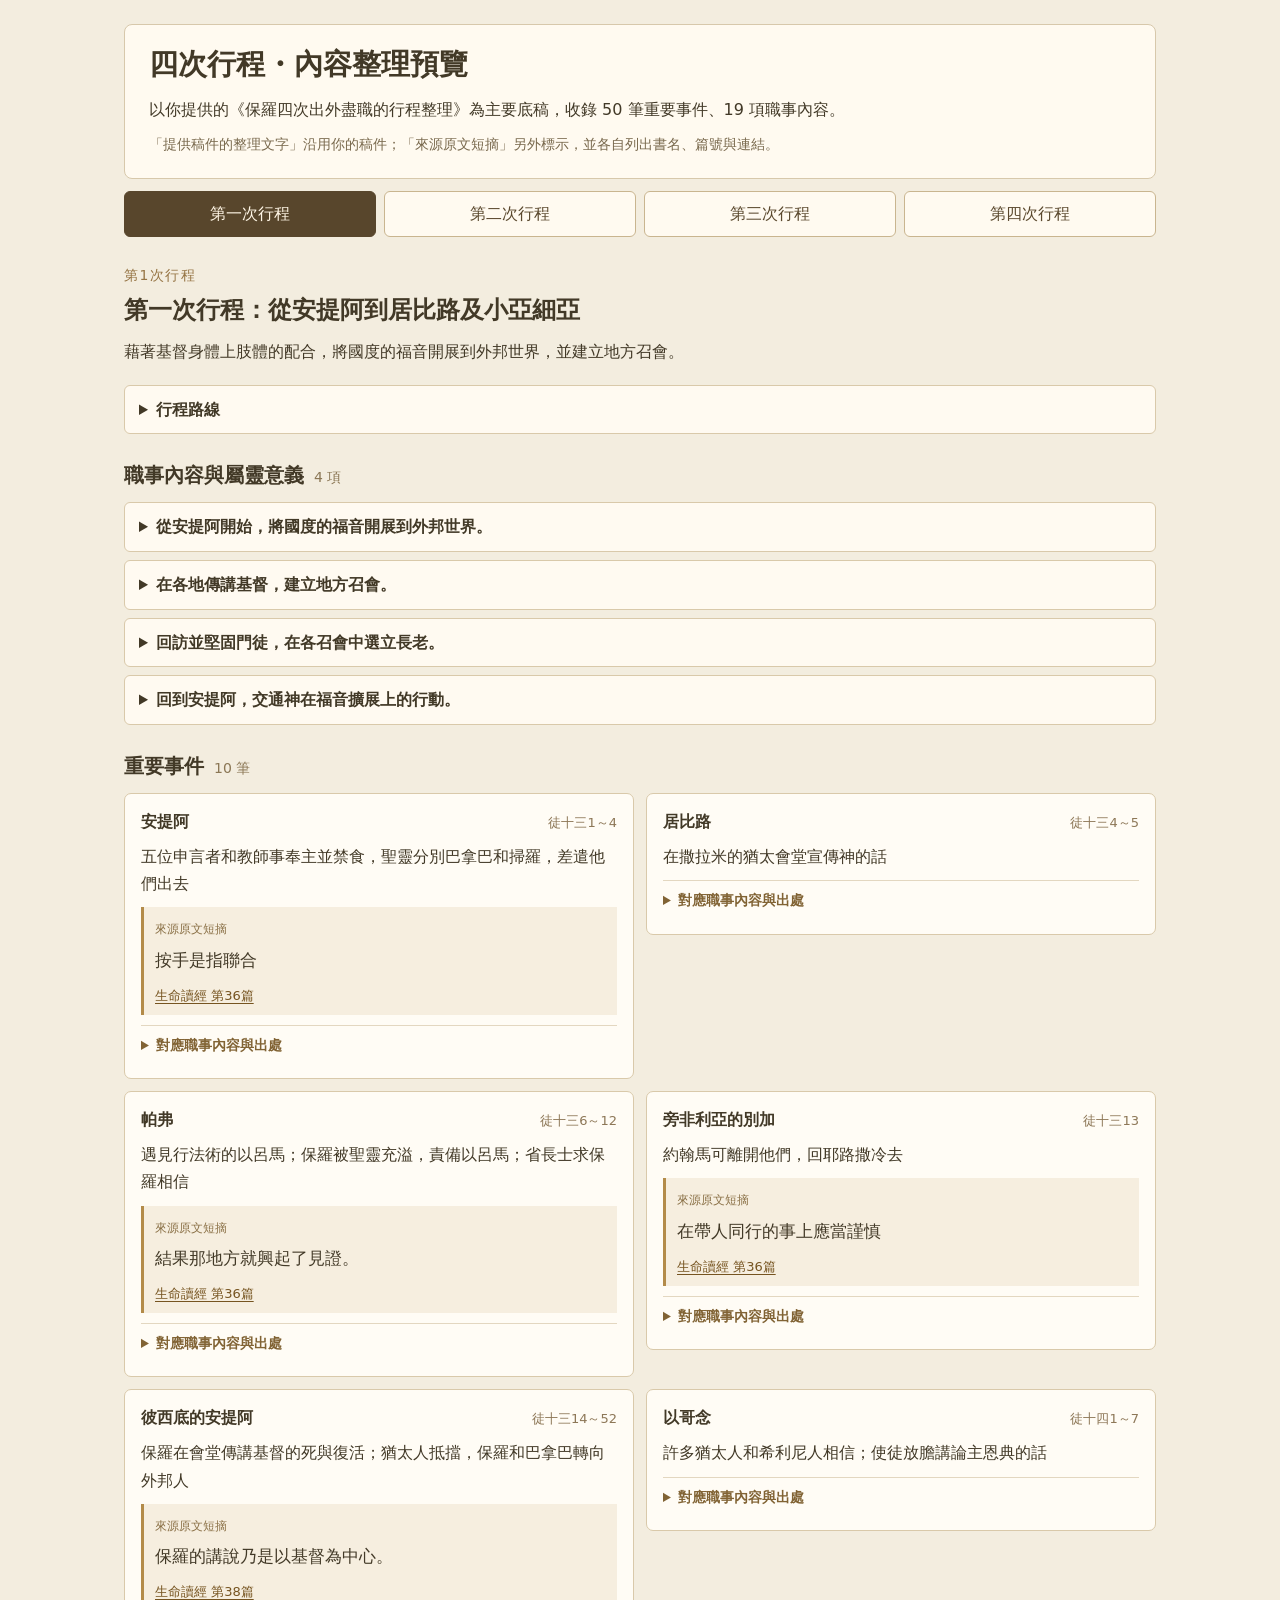
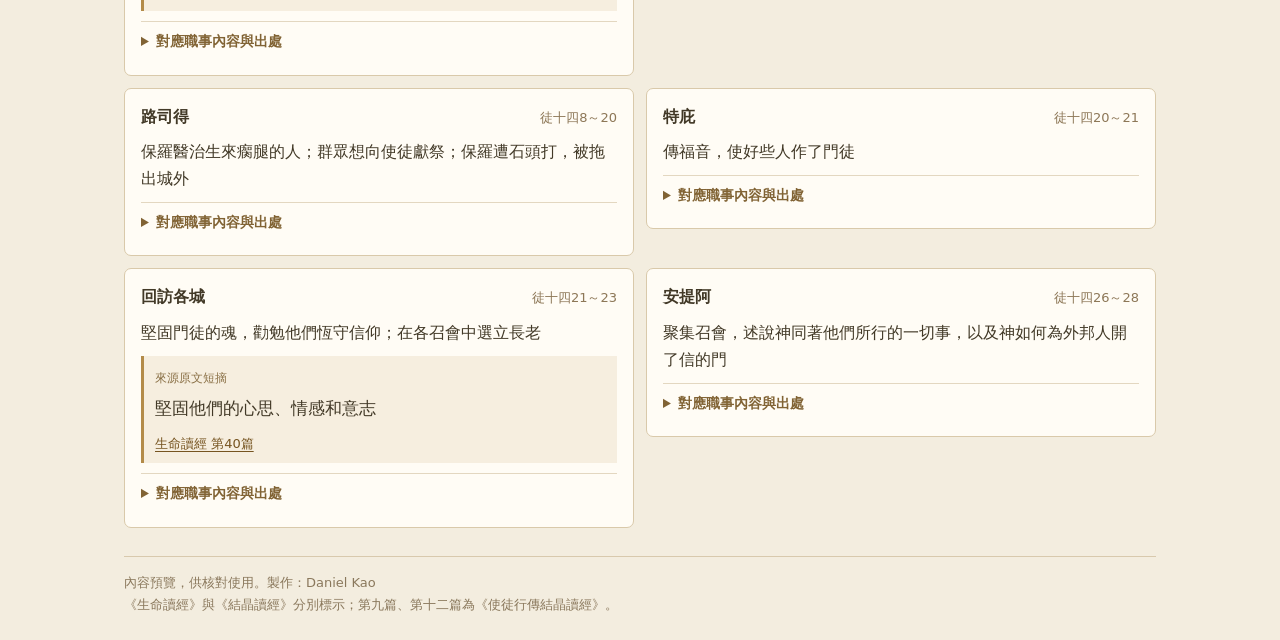
==== content-review.html @ 2fcc39ae "Add mobile-readable content review page for four journeys" ====
<!doctype html><html lang="zh-Hant"><meta charset="utf-8"><meta name="viewport" content="width=device-width,initial-scale=1"><title>四次行程｜內容整理預覽</title><style>*{box-sizing:border-box}body{margin:0;background:#f3eddf;color:#423927;font:16px/1.7 system-ui,"Microsoft JhengHei",sans-serif}main{max-width:1080px;margin:auto;padding:24px}h1,h2,h3{font-family:Georgia,"Microsoft JhengHei",serif}h1{font-size:29px;line-height:1.35;margin:0 0 12px}h2{font-size:24px;margin:4px 0 10px;line-height:1.5}h3{font-size:20px;margin:24px 0 10px}h3 small{font:14px system-ui;color:#8b7755;margin-left:5px}a{color:#765420;text-underline-offset:3px}.intro{background:#fffaf0;border:1px solid #d7c8ab;padding:20px 24px;border-radius:8px}.intro p{margin:7px 0}.intro small{font-size:14px;color:#79694d}nav{display:grid;grid-template-columns:repeat(4,1fr);gap:8px;position:sticky;top:0;z-index:2;padding:12px 0;background:#f3eddf}button{font:inherit;min-height:46px;border:1px solid #c9b58f;background:#fffaf0;border-radius:6px;color:#5a482d;cursor:pointer}button[aria-pressed=true]{background:#58462c;color:#fff6e6;border-color:#58462c}.section-title{margin:12px 0 20px}.section-title>span{font-size:14px;letter-spacing:.1em;color:#967545}.section-title>p{margin:0}.journey>details,.points>details{background:#fffaf1;border:1px solid #d9c9aa;border-radius:6px;margin:8px 0;overflow:hidden}summary{cursor:pointer;padding:11px 14px;line-height:1.6;font-weight:600}.detail{padding:0 16px 15px;font-weight:400}.detail p{margin:8px 0;white-space:pre-line}.route{padding:0 16px 14px;margin:0;line-height:1.9}.events{display:grid;grid-template-columns:1fr 1fr;gap:12px;align-items:start}.event{background:#fffcf5;border:1px solid #d9c9aa;border-radius:7px;padding:14px 16px}.event-top{display:flex;align-items:baseline;gap:12px;justify-content:space-between}.event-top>span{font-size:13px;color:#8d7757;white-space:nowrap}.event>p{margin:8px 0 10px}.event details{border-top:1px solid #e3d7c0}.event summary{font-size:14px;padding:8px 0;color:#816334}.event .detail{padding:0 0 8px;font-size:14px}.event ul{padding-left:20px}.source{font-size:13px;line-height:1.9}.tag{display:inline-block;font-size:12px;color:#8a7046;background:#ede0c6;padding:1px 7px;border-radius:3px}.quote{border-left:3px solid #b38b49;padding:7px 11px;background:#f6eedf;margin:10px 0}.quote blockquote{margin:5px 0;font-family:Georgia,"Microsoft JhengHei",serif;font-size:17px}.quote .tag{background:none;padding:0}.quote a{font-size:13px}footer{font-size:13px;color:#8a785c;border-top:1px solid #d8c9ad;margin-top:28px;padding-top:15px}[hidden]{display:none!important}@media(max-width:650px){main{padding:14px}.intro{padding:16px}.events{grid-template-columns:1fr}h1{font-size:25px}h2{font-size:21px}nav{gap:5px}button{font-size:14px}.event-top{gap:5px}}@media print{nav{display:none}.journey[hidden]{display:block!important}.detail{display:block}.events{grid-template-columns:1fr}.journey{break-before:page}body{background:white}}</style><main><header class="intro"><h1>四次行程・內容整理預覽</h1><p>以你提供的《保羅四次出外盡職的行程整理》為主要底稿，收錄 50 筆重要事件、19 項職事內容。</p><small>「提供稿件的整理文字」沿用你的稿件；「來源原文短摘」另外標示，並各自列出書名、篇號與連結。</small></header><nav aria-label="切換行程"><button data-journey="1" aria-pressed="true">第一次行程</button><button data-journey="2" aria-pressed="false">第二次行程</button><button data-journey="3" aria-pressed="false">第三次行程</button><button data-journey="4" aria-pressed="false">第四次行程</button></nav><section class="journey" id="journey-1"><header class="section-title"><span>第1次行程</span><h2>第一次行程：從安提阿到居比路及小亞細亞</h2><p>藉著基督身體上肢體的配合，將國度的福音開展到外邦世界，並建立地方召會。</p></header><details><summary>行程路線</summary><p class="route">安提阿 → 西流基 → 居比路（撒拉米、帕弗）→ 旁非利亞的別加 → 彼西底的安提阿 → 以哥念 → 路司得 → 特庇 → 路司得 → 以哥念 → 彼西底的安提阿 → 旁非利亞的別加 → 亞大利 → 安提阿</p></details><h3>職事內容與屬靈意義 <small>4 項</small></h3><div class="points"><details id="point-1-0"><summary>從安提阿開始，將國度的福音開展到外邦世界。</summary><div class="detail"><span class="tag">提供稿件的整理文字</span><p>《使徒行傳生命讀經》第三十六篇指出，這是主將國度的福音開展到外邦世界所採取的一大步。</p><p>這行動不是藉著人的組織、計畫或募集基金，乃是藉著基督身體上的肢體，事奉主並禁食，與元首配合而有的。</p><div class="source"><a href="https://line.twgbr.org/life-study/44_36.html" target="_blank" rel="noopener">生命讀經 第36篇</a></div></div></details><details id="point-1-1"><summary>在各地傳講基督，建立地方召會。</summary><div class="detail"><span class="tag">提供稿件的整理文字</span><p>《第九篇》指出：</p><p>「在使徒保羅第一次擴展福音的行程中，他到了居比路，然後到小亞細亞，設立了好幾個地方召會。」</p><div class="source"><a href="https://www.rucoc.com/Selbooks/Crystal/Acts/Acts.pdf#page=158" target="_blank" rel="noopener">結晶讀經 第9篇</a></div></div></details><details id="point-1-2"><summary>回訪並堅固門徒，在各召會中選立長老。</summary><div class="detail"><span class="tag">提供稿件的整理文字</span><p>保羅和巴拿巴回訪路司得、以哥念及彼西底的安提阿，堅固門徒，勸勉他們恆守信仰，並在各召會中選立長老。</p><div class="source"><a href="https://line.twgbr.org/life-study/44_40.html" target="_blank" rel="noopener">生命讀經 第40篇</a></div></div></details><details id="point-1-3"><summary>回到安提阿，交通神在福音擴展上的行動。</summary><div class="detail"><span class="tag">提供稿件的整理文字</span><p>《使徒行傳生命讀經》第四十篇指出，這次聚集不是為著報告任務，乃是為著交通神在祂福音開展上的行動。</p><div class="source"><a href="https://line.twgbr.org/life-study/44_40.html" target="_blank" rel="noopener">生命讀經 第40篇</a></div></div></details></div><h3>重要事件 <small>10 筆</small></h3><div class="events"><article class="event"><div class="event-top"><strong>安提阿</strong><span>徒十三1～4</span></div><p>五位申言者和教師事奉主並禁食，聖靈分別巴拿巴和掃羅，差遣他們出去</p><div class="quote"><span class="tag">來源原文短摘</span><blockquote>按手是指聯合</blockquote><a href="https://line.twgbr.org/life-study/44_36.html" target="_blank" rel="noopener">生命讀經 第36篇</a></div><details><summary>對應職事內容與出處</summary><div class="detail"><ul><li><a href="#point-1-0">從安提阿開始，將國度的福音開展到外邦世界。</a></li></ul><div class="source"><a href="https://line.twgbr.org/life-study/44_36.html" target="_blank" rel="noopener">生命讀經 第36篇</a></div></div></details></article><article class="event"><div class="event-top"><strong>居比路</strong><span>徒十三4～5</span></div><p>在撒拉米的猶太會堂宣傳神的話</p><details><summary>對應職事內容與出處</summary><div class="detail"><ul><li><a href="#point-1-0">從安提阿開始，將國度的福音開展到外邦世界。</a></li></ul><div class="source"><a href="https://line.twgbr.org/life-study/44_36.html" target="_blank" rel="noopener">生命讀經 第36篇</a></div></div></details></article><article class="event"><div class="event-top"><strong>帕弗</strong><span>徒十三6～12</span></div><p>遇見行法術的以呂馬；保羅被聖靈充溢，責備以呂馬；省長士求保羅相信</p><div class="quote"><span class="tag">來源原文短摘</span><blockquote>結果那地方就興起了見證。</blockquote><a href="https://line.twgbr.org/life-study/44_36.html" target="_blank" rel="noopener">生命讀經 第36篇</a></div><details><summary>對應職事內容與出處</summary><div class="detail"><ul><li><a href="#point-1-1">在各地傳講基督，建立地方召會。</a></li></ul><div class="source"><a href="https://line.twgbr.org/life-study/44_36.html" target="_blank" rel="noopener">生命讀經 第36篇</a></div></div></details></article><article class="event"><div class="event-top"><strong>旁非利亞的別加</strong><span>徒十三13</span></div><p>約翰馬可離開他們，回耶路撒冷去</p><div class="quote"><span class="tag">來源原文短摘</span><blockquote>在帶人同行的事上應當謹慎</blockquote><a href="https://line.twgbr.org/life-study/44_36.html" target="_blank" rel="noopener">生命讀經 第36篇</a></div><details><summary>對應職事內容與出處</summary><div class="detail"><div class="source"><a href="https://line.twgbr.org/life-study/44_36.html" target="_blank" rel="noopener">生命讀經 第36篇</a>、<a href="https://line.twgbr.org/life-study/44_37.html" target="_blank" rel="noopener">生命讀經 第37篇</a></div></div></details></article><article class="event"><div class="event-top"><strong>彼西底的安提阿</strong><span>徒十三14～52</span></div><p>保羅在會堂傳講基督的死與復活；猶太人抵擋，保羅和巴拿巴轉向外邦人</p><div class="quote"><span class="tag">來源原文短摘</span><blockquote>保羅的講說乃是以基督為中心。</blockquote><a href="https://line.twgbr.org/life-study/44_38.html" target="_blank" rel="noopener">生命讀經 第38篇</a></div><details><summary>對應職事內容與出處</summary><div class="detail"><ul><li><a href="#point-1-1">在各地傳講基督，建立地方召會。</a></li></ul><div class="source"><a href="https://line.twgbr.org/life-study/44_37.html" target="_blank" rel="noopener">生命讀經 第37篇</a>、<a href="https://line.twgbr.org/life-study/44_38.html" target="_blank" rel="noopener">生命讀經 第38篇</a></div></div></details></article><article class="event"><div class="event-top"><strong>以哥念</strong><span>徒十四1～7</span></div><p>許多猶太人和希利尼人相信；使徒放膽講論主恩典的話</p><details><summary>對應職事內容與出處</summary><div class="detail"><ul><li><a href="#point-1-1">在各地傳講基督，建立地方召會。</a></li></ul><div class="source"><a href="https://line.twgbr.org/life-study/44_39.html" target="_blank" rel="noopener">生命讀經 第39篇</a></div></div></details></article><article class="event"><div class="event-top"><strong>路司得</strong><span>徒十四8～20</span></div><p>保羅醫治生來瘸腿的人；群眾想向使徒獻祭；保羅遭石頭打，被拖出城外</p><details><summary>對應職事內容與出處</summary><div class="detail"><ul><li><a href="#point-1-1">在各地傳講基督，建立地方召會。</a></li></ul><div class="source"><a href="https://line.twgbr.org/life-study/44_39.html" target="_blank" rel="noopener">生命讀經 第39篇</a></div></div></details></article><article class="event"><div class="event-top"><strong>特庇</strong><span>徒十四20～21</span></div><p>傳福音，使好些人作了門徒</p><details><summary>對應職事內容與出處</summary><div class="detail"><ul><li><a href="#point-1-1">在各地傳講基督，建立地方召會。</a></li></ul><div class="source"><a href="https://line.twgbr.org/life-study/44_40.html" target="_blank" rel="noopener">生命讀經 第40篇</a></div></div></details></article><article class="event"><div class="event-top"><strong>回訪各城</strong><span>徒十四21～23</span></div><p>堅固門徒的魂，勸勉他們恆守信仰；在各召會中選立長老</p><div class="quote"><span class="tag">來源原文短摘</span><blockquote>堅固他們的心思、情感和意志</blockquote><a href="https://line.twgbr.org/life-study/44_40.html" target="_blank" rel="noopener">生命讀經 第40篇</a></div><details><summary>對應職事內容與出處</summary><div class="detail"><ul><li><a href="#point-1-2">回訪並堅固門徒，在各召會中選立長老。</a></li></ul><div class="source"><a href="https://line.twgbr.org/life-study/44_40.html" target="_blank" rel="noopener">生命讀經 第40篇</a></div></div></details></article><article class="event"><div class="event-top"><strong>安提阿</strong><span>徒十四26～28</span></div><p>聚集召會，述說神同著他們所行的一切事，以及神如何為外邦人開了信的門</p><details><summary>對應職事內容與出處</summary><div class="detail"><ul><li><a href="#point-1-3">回到安提阿，交通神在福音擴展上的行動。</a></li></ul><div class="source"><a href="https://line.twgbr.org/life-study/44_40.html" target="_blank" rel="noopener">生命讀經 第40篇</a></div></div></details></article></div></section><section class="journey" id="journey-2" hidden><header class="section-title"><span>第2次行程</span><h2>第二次行程：福音從小亞細亞擴展到歐洲</h2><p>在那靈的引導下，福音從小亞細亞擴展到歐洲，並在各地興起召會。</p></header><details><summary>行程路線</summary><p class="route">安提阿 → 敘利亞 → 基利家 → 特庇 → 路司得 → 弗呂家、加拉太地區 → 每西亞 → 特羅亞 → 撒摩特喇 → 尼亞波利 → 腓立比 → 帖撒羅尼迦 → 庇哩亞 → 雅典 → 哥林多 → 堅革哩 → 以弗所 → 該撒利亞 → 耶路撒冷 → 安提阿</p></details><h3>職事內容與屬靈意義 <small>5 項</small></h3><div class="points"><details id="point-2-0"><summary>保羅與巴拿巴分開，開始第二次出外盡職。</summary><div class="detail"><span class="tag">提供稿件的整理文字</span><p>《使徒行傳生命讀經》第四十三篇指出，保羅揀選西拉，蒙弟兄們把他交與主的恩典，開始第二次行程。</p><p>保羅也在這次行程中帶提摩太一同出去。</p><div class="source"><a href="https://line.twgbr.org/life-study/44_43.html" target="_blank" rel="noopener">生命讀經 第43篇</a></div></div></details><details id="point-2-1"><summary>藉著聖靈的禁止、耶穌之靈的不許，以及馬其頓人的異象，福音轉向歐洲。</summary><div class="detail"><span class="tag">提供稿件的整理文字</span><p>《使徒行傳生命讀經》第四十五篇指出，這是主行動的主要一步，將祂的國開展到另一大陸，就是歐洲。</p><p>路加也是從特羅亞開始加入保羅盡職的旅程。</p><div class="source"><a href="https://line.twgbr.org/life-study/44_44.html" target="_blank" rel="noopener">生命讀經 第44篇</a>、<a href="https://line.twgbr.org/life-study/44_45.html" target="_blank" rel="noopener">生命讀經 第45篇</a></div></div></details><details id="point-2-2"><summary>在歐洲興起並建立地方召會。</summary><div class="detail"><span class="tag">提供稿件的整理文字</span><p>保羅先後到了腓立比、帖撒羅尼迦、庇哩亞、雅典和哥林多。</p><p>在腓立比，呂底亞一家及禁卒一家得救；在哥林多，保羅住了一年零六個月，教導神的話。</p><div class="source"><a href="https://line.twgbr.org/life-study/44_45.html" target="_blank" rel="noopener">生命讀經 第45篇</a>、<a href="https://line.twgbr.org/life-study/44_48.html" target="_blank" rel="noopener">生命讀經 第48篇</a></div></div></details><details id="point-2-3"><summary>保羅傳講基督，並照著聽眾的情形說話。</summary><div class="detail"><span class="tag">提供稿件的整理文字</span><p>在帖撒羅尼迦，保羅本著聖經陳明基督必須受害並復活。</p><p>在雅典，他對敬拜偶像及崇尚哲學的人，從神的創造開始傳講。</p><div class="source"><a href="https://line.twgbr.org/life-study/44_46.html" target="_blank" rel="noopener">生命讀經 第46篇</a>、<a href="https://line.twgbr.org/life-study/44_47.html" target="_blank" rel="noopener">生命讀經 第47篇</a></div></div></details><details id="point-2-4"><summary>回到安提阿，結束第二次行程。</summary><div class="detail"><span class="tag">提供稿件的整理文字</span><p>保羅經過以弗所、該撒利亞，上耶路撒冷問候召會，然後回到安提阿。</p><p>《使徒行傳生命讀經》第四十八篇指出，保羅這樣訪問耶路撒冷召會，是要盡力保守基督身體的一。</p><div class="source"><a href="https://line.twgbr.org/life-study/44_48.html" target="_blank" rel="noopener">生命讀經 第48篇</a></div></div></details></div><h3>重要事件 <small>13 筆</small></h3><div class="events"><article class="event"><div class="event-top"><strong>安提阿</strong><span>徒十五35～40</span></div><p>保羅與巴拿巴因馬可起爭執而分開；保羅揀選西拉同行</p><details><summary>對應職事內容與出處</summary><div class="detail"><ul><li><a href="#point-2-0">保羅與巴拿巴分開，開始第二次出外盡職。</a></li></ul><div class="source"><a href="https://line.twgbr.org/life-study/44_43.html" target="_blank" rel="noopener">生命讀經 第43篇</a></div></div></details></article><article class="event"><div class="event-top"><strong>敘利亞、基利家</strong><span>徒十五40～41</span></div><p>走遍各地，堅固眾召會</p><details><summary>對應職事內容與出處</summary><div class="detail"><ul><li><a href="#point-2-0">保羅與巴拿巴分開，開始第二次出外盡職。</a></li></ul><div class="source"><a href="https://line.twgbr.org/life-study/44_43.html" target="_blank" rel="noopener">生命讀經 第43篇</a></div></div></details></article><article class="event"><div class="event-top"><strong>特庇、路司得</strong><span>徒十六1～5</span></div><p>保羅帶提摩太一同出去；眾召會在信仰上得堅固，人數天天加增</p><details><summary>對應職事內容與出處</summary><div class="detail"><ul><li><a href="#point-2-0">保羅與巴拿巴分開，開始第二次出外盡職。</a></li></ul><div class="source"><a href="https://line.twgbr.org/life-study/44_43.html" target="_blank" rel="noopener">生命讀經 第43篇</a></div></div></details></article><article class="event"><div class="event-top"><strong>弗呂家、加拉太地區</strong><span>徒十六6</span></div><p>聖靈禁止他們在亞西亞講道</p><div class="quote"><span class="tag">來源原文短摘</span><blockquote>禁止也是聖靈引導的一部分。</blockquote><a href="https://line.twgbr.org/life-study/44_44.html" target="_blank" rel="noopener">生命讀經 第44篇</a></div><details><summary>對應職事內容與出處</summary><div class="detail"><ul><li><a href="#point-2-1">藉著聖靈的禁止、耶穌之靈的不許，以及馬其頓人的異象，福音轉向歐洲。</a></li></ul><div class="source"><a href="https://line.twgbr.org/life-study/44_44.html" target="_blank" rel="noopener">生命讀經 第44篇</a></div></div></details></article><article class="event"><div class="event-top"><strong>每西亞</strong><span>徒十六7</span></div><p>耶穌的靈不許他們往庇推尼去</p><div class="quote"><span class="tag">來源原文短摘</span><blockquote>耶穌的靈不許</blockquote><a href="https://line.twgbr.org/life-study/44_44.html" target="_blank" rel="noopener">生命讀經 第44篇</a></div><details><summary>對應職事內容與出處</summary><div class="detail"><ul><li><a href="#point-2-1">藉著聖靈的禁止、耶穌之靈的不許，以及馬其頓人的異象，福音轉向歐洲。</a></li></ul><div class="source"><a href="https://line.twgbr.org/life-study/44_44.html" target="_blank" rel="noopener">生命讀經 第44篇</a></div></div></details></article><article class="event"><div class="event-top"><strong>特羅亞</strong><span>徒十六8～10</span></div><p>保羅夜間看見馬其頓人的異象，於是往馬其頓去</p><div class="quote"><span class="tag">來源原文短摘</span><blockquote>將祂的國開展到另一大陸，就是歐洲。</blockquote><a href="https://line.twgbr.org/life-study/44_45.html" target="_blank" rel="noopener">生命讀經 第45篇</a></div><details><summary>對應職事內容與出處</summary><div class="detail"><ul><li><a href="#point-2-1">藉著聖靈的禁止、耶穌之靈的不許，以及馬其頓人的異象，福音轉向歐洲。</a></li></ul><div class="source"><a href="https://line.twgbr.org/life-study/44_44.html" target="_blank" rel="noopener">生命讀經 第44篇</a>、<a href="https://line.twgbr.org/life-study/44_45.html" target="_blank" rel="noopener">生命讀經 第45篇</a></div></div></details></article><article class="event"><div class="event-top"><strong>腓立比</strong><span>徒十六11～40</span></div><p>呂底亞一家得救；保羅和西拉被囚；禁卒和全家得救</p><div class="quote"><span class="tag">來源原文短摘</span><blockquote>神救恩的完整單位</blockquote><a href="https://line.twgbr.org/life-study/44_45.html" target="_blank" rel="noopener">生命讀經 第45篇</a></div><details><summary>對應職事內容與出處</summary><div class="detail"><ul><li><a href="#point-2-2">在歐洲興起並建立地方召會。</a></li></ul><div class="source"><a href="https://line.twgbr.org/life-study/44_45.html" target="_blank" rel="noopener">生命讀經 第45篇</a></div></div></details></article><article class="event"><div class="event-top"><strong>帖撒羅尼迦</strong><span>徒十七1～9</span></div><p>在會堂本著聖經辯論，陳明耶穌是基督；遭到猶太人的反對</p><div class="quote"><span class="tag">來源原文短摘</span><blockquote>供應包羅萬有的基督</blockquote><a href="https://line.twgbr.org/life-study/44_46.html" target="_blank" rel="noopener">生命讀經 第46篇</a></div><details><summary>對應職事內容與出處</summary><div class="detail"><ul><li><a href="#point-2-3">保羅傳講基督，並照著聽眾的情形說話。</a></li></ul><div class="source"><a href="https://line.twgbr.org/life-study/44_46.html" target="_blank" rel="noopener">生命讀經 第46篇</a></div></div></details></article><article class="event"><div class="event-top"><strong>庇哩亞</strong><span>徒十七10～13</span></div><p>當地人熱切領受神的話，天天考查聖經</p><div class="quote"><span class="tag">來源原文短摘</span><blockquote>我們甚麼時候頑固，就無法開明。</blockquote><a href="https://line.twgbr.org/life-study/44_46.html" target="_blank" rel="noopener">生命讀經 第46篇</a></div><details><summary>對應職事內容與出處</summary><div class="detail"><ul><li><a href="#point-2-3">保羅傳講基督，並照著聽眾的情形說話。</a></li></ul><div class="source"><a href="https://line.twgbr.org/life-study/44_46.html" target="_blank" rel="noopener">生命讀經 第46篇</a></div></div></details></article><article class="event"><div class="event-top"><strong>雅典</strong><span>徒十七14～34</span></div><p>看見滿城偶像，靈裡受到激憤；在亞略巴古傳講神是創造主及基督的復活</p><div class="quote"><span class="tag">來源原文短摘</span><blockquote>我們可以從創造開始，但不該停留在那裡。</blockquote><a href="https://line.twgbr.org/life-study/44_47.html" target="_blank" rel="noopener">生命讀經 第47篇</a></div><details><summary>對應職事內容與出處</summary><div class="detail"><ul><li><a href="#point-2-3">保羅傳講基督，並照著聽眾的情形說話。</a></li></ul><div class="source"><a href="https://line.twgbr.org/life-study/44_46.html" target="_blank" rel="noopener">生命讀經 第46篇</a>、<a href="https://line.twgbr.org/life-study/44_47.html" target="_blank" rel="noopener">生命讀經 第47篇</a></div></div></details></article><article class="event"><div class="event-top"><strong>哥林多</strong><span>徒十八1～17</span></div><p>遇見亞居拉、百基拉；製造帳棚維持生活；傳講神的話，住了一年零六個月</p><div class="quote"><span class="tag">來源原文短摘</span><blockquote>來維持自己的生活</blockquote><a href="https://line.twgbr.org/life-study/44_48.html" target="_blank" rel="noopener">生命讀經 第48篇</a></div><details><summary>對應職事內容與出處</summary><div class="detail"><ul><li><a href="#point-2-2">在歐洲興起並建立地方召會。</a></li></ul><div class="source"><a href="https://line.twgbr.org/life-study/44_48.html" target="_blank" rel="noopener">生命讀經 第48篇</a></div></div></details></article><article class="event"><div class="event-top"><strong>堅革哩、以弗所</strong><span>徒十八18～21</span></div><p>在堅革哩剪髮還願；於以弗所會堂與猶太人辯論</p><details><summary>對應職事內容與出處</summary><div class="detail"><ul><li><a href="#point-2-4">回到安提阿，結束第二次行程。</a></li></ul><div class="source"><a href="https://line.twgbr.org/life-study/44_48.html" target="_blank" rel="noopener">生命讀經 第48篇</a></div></div></details></article><article class="event"><div class="event-top"><strong>該撒利亞、耶路撒冷、安提阿</strong><span>徒十八22</span></div><p>在該撒利亞下船，上耶路撒冷問候召會，然後回安提阿</p><div class="quote"><span class="tag">來源原文短摘</span><blockquote>盡力保守基督身體的一</blockquote><a href="https://line.twgbr.org/life-study/44_48.html" target="_blank" rel="noopener">生命讀經 第48篇</a></div><details><summary>對應職事內容與出處</summary><div class="detail"><ul><li><a href="#point-2-4">回到安提阿，結束第二次行程。</a></li></ul><div class="source"><a href="https://line.twgbr.org/life-study/44_48.html" target="_blank" rel="noopener">生命讀經 第48篇</a></div></div></details></article></div></section><section class="journey" id="journey-3" hidden><header class="section-title"><span>第3次行程</span><h2>第三次行程：堅固眾門徒，並加強各地召會的建造</h2><p>堅固、教導並牧養眾召會；保羅關切基督的身體，也在前往耶路撒冷的事上面對身體的勸告。</p></header><details><summary>行程路線</summary><p class="route">安提阿 → 加拉太 → 弗呂家 → 以弗所 → 馬其頓 → 希臘 → 馬其頓 → 特羅亞 → 米利都 → 哥士 → 羅底 → 帕大喇 → 推羅 → 多利買 → 該撒利亞 → 耶路撒冷</p></details><h3>職事內容與屬靈意義 <small>5 項</small></h3><div class="points"><details id="point-3-0"><summary>堅固眾門徒，並在以弗所長時間盡職。</summary><div class="detail"><span class="tag">提供稿件的整理文字</span><p>保羅第三次行程從安提阿出發，經過加拉太和弗呂家，堅固眾門徒。</p><p>《使徒行傳生命讀經》第五十篇指出，保羅這次再到以弗所，在那裡停留了三年。</p><div class="source"><a href="https://line.twgbr.org/life-study/44_50.html" target="_blank" rel="noopener">生命讀經 第50篇</a></div></div></details><details id="point-3-1"><summary>在以弗所傳講神國，並使主的話擴長。</summary><div class="detail"><span class="tag">提供稿件的整理文字</span><p>保羅在以弗所的職事，使亞西亞的居民聽見主的話。</p><p>這次職事也引起以弗所的大擾亂。</p><div class="source"><a href="https://line.twgbr.org/life-study/44_50.html" target="_blank" rel="noopener">生命讀經 第50篇</a>、<a href="https://line.twgbr.org/life-study/44_52.html" target="_blank" rel="noopener">生命讀經 第52篇</a></div></div></details><details id="point-3-2"><summary>保羅關切各地召會，也關切耶路撒冷的聖徒。</summary><div class="detail"><span class="tag">提供稿件的整理文字</span><p>《使徒行傳生命讀經》第五十二篇指出，保羅有四重負擔：</p><p>- 為哥林多召會的負擔。
- 為以弗所召會的負擔。
- 為耶路撒冷光景的負擔。
- 為羅馬召會的負擔。</p><p>保羅在這次行程中，也有負擔顧到耶路撒冷貧乏聖徒的需要。</p><div class="source"><a href="https://line.twgbr.org/life-study/44_52.html" target="_blank" rel="noopener">生命讀經 第52篇</a></div></div></details><details id="point-3-3"><summary>在米利都囑咐以弗所召會的長老。</summary><div class="detail"><span class="tag">提供稿件的整理文字</span><p>保羅向長老們述說自己如何服事主，並囑咐他們留意自己和全群，牧養神的召會。</p><p>他指出自己在以弗所三年之久，晝夜不住地流淚勸戒聖徒；凡與聖徒有益的，或在公眾面前，或挨家挨戶，他都教導他們。</p><div class="source"><a href="https://line.twgbr.org/life-study/44_53.html" target="_blank" rel="noopener">生命讀經 第53篇</a>、<a href="https://line.twgbr.org/life-study/44_54.html" target="_blank" rel="noopener">生命讀經 第54篇</a></div></div></details><details id="point-3-4"><summary>雖然多次受到警告，仍前往耶路撒冷。</summary><div class="detail"><span class="tag">提供稿件的整理文字</span><p>在推羅，門徒藉著那靈告訴保羅不要上耶路撒冷。</p><p>在該撒利亞，亞迦布預告他將被捆綁，弟兄們也苦勸他不要去。</p><p>但保羅沒有接受勸告，仍然前往耶路撒冷。</p><p>《第九篇》與《使徒行傳生命讀經》第五十六篇均指出，這事涉及保羅對基督身體說話的接受與順從。</p><div class="source"><a href="https://line.twgbr.org/life-study/44_56.html" target="_blank" rel="noopener">生命讀經 第56篇</a>、<a href="https://www.rucoc.com/Selbooks/Crystal/Acts/Acts.pdf#page=158" target="_blank" rel="noopener">結晶讀經 第9篇</a></div></div></details></div><h3>重要事件 <small>13 筆</small></h3><div class="events"><article class="event"><div class="event-top"><strong>安提阿</strong><span>徒十八23</span></div><p>開始第三次出外盡職的行程</p><details><summary>對應職事內容與出處</summary><div class="detail"><ul><li><a href="#point-3-0">堅固眾門徒，並在以弗所長時間盡職。</a></li></ul><div class="source"><a href="https://line.twgbr.org/life-study/44_50.html" target="_blank" rel="noopener">生命讀經 第50篇</a></div></div></details></article><article class="event"><div class="event-top"><strong>加拉太、弗呂家</strong><span>徒十八23</span></div><p>挨次經過各地，堅固眾門徒</p><details><summary>對應職事內容與出處</summary><div class="detail"><ul><li><a href="#point-3-0">堅固眾門徒，並在以弗所長時間盡職。</a></li></ul><div class="source"><a href="https://line.twgbr.org/life-study/44_50.html" target="_blank" rel="noopener">生命讀經 第50篇</a></div></div></details></article><article class="event"><div class="event-top"><strong>以弗所</strong><span>徒十九1～7</span></div><p>遇見只受過約翰之浸的門徒，使他們受浸歸入主耶穌的名</p><details><summary>對應職事內容與出處</summary><div class="detail"><ul><li><a href="#point-3-0">堅固眾門徒，並在以弗所長時間盡職。</a></li></ul><div class="source"><a href="https://line.twgbr.org/life-study/44_50.html" target="_blank" rel="noopener">生命讀經 第50篇</a></div></div></details></article><article class="event"><div class="event-top"><strong>以弗所</strong><span>徒十九8～10</span></div><p>在會堂辯論神國的事；後來在推喇奴的講堂天天辯論，使亞西亞的居民聽見主的話</p><div class="quote"><span class="tag">來源原文短摘</span><blockquote>來為主建立剛強的見證</blockquote><a href="https://line.twgbr.org/life-study/44_50.html" target="_blank" rel="noopener">生命讀經 第50篇</a></div><details><summary>對應職事內容與出處</summary><div class="detail"><ul><li><a href="#point-3-0">堅固眾門徒，並在以弗所長時間盡職。</a></li><li><a href="#point-3-1">在以弗所傳講神國，並使主的話擴長。</a></li></ul><div class="source"><a href="https://line.twgbr.org/life-study/44_50.html" target="_blank" rel="noopener">生命讀經 第50篇</a></div></div></details></article><article class="event"><div class="event-top"><strong>以弗所</strong><span>徒十九11～20</span></div><p>神藉保羅行異能；主的話強有力地擴長，且得勝</p><div class="quote"><span class="tag">來源原文短摘</span><blockquote>清除他們已往罪惡和鬼魔的生活</blockquote><a href="https://line.twgbr.org/life-study/44_50.html" target="_blank" rel="noopener">生命讀經 第50篇</a></div><details><summary>對應職事內容與出處</summary><div class="detail"><ul><li><a href="#point-3-1">在以弗所傳講神國，並使主的話擴長。</a></li></ul><div class="source"><a href="https://line.twgbr.org/life-study/44_50.html" target="_blank" rel="noopener">生命讀經 第50篇</a></div></div></details></article><article class="event"><div class="event-top"><strong>以弗所</strong><span>徒十九21～22</span></div><p>保羅靈裡定意，經過馬其頓、亞該亞，往耶路撒冷去，之後也要去羅馬</p><details><summary>對應職事內容與出處</summary><div class="detail"><ul><li><a href="#point-3-2">保羅關切各地召會，也關切耶路撒冷的聖徒。</a></li></ul><div class="source"><a href="https://line.twgbr.org/life-study/44_52.html" target="_blank" rel="noopener">生命讀經 第52篇</a></div></div></details></article><article class="event"><div class="event-top"><strong>以弗所</strong><span>徒十九23～41</span></div><p>因銀匠底米丟製造亞底米銀龕的生意受影響，引發大擾亂</p><div class="quote"><span class="tag">來源原文短摘</span><blockquote>為著神國的爭戰</blockquote><a href="https://line.twgbr.org/life-study/44_52.html" target="_blank" rel="noopener">生命讀經 第52篇</a></div><details><summary>對應職事內容與出處</summary><div class="detail"><ul><li><a href="#point-3-1">在以弗所傳講神國，並使主的話擴長。</a></li></ul><div class="source"><a href="https://line.twgbr.org/life-study/44_52.html" target="_blank" rel="noopener">生命讀經 第52篇</a></div></div></details></article><article class="event"><div class="event-top"><strong>馬其頓、希臘</strong><span>徒二十1～3</span></div><p>保羅勸勉門徒，在希臘住了三個月；因猶太人設計要害他，改經馬其頓返回</p><details><summary>對應職事內容與出處</summary><div class="detail"><ul><li><a href="#point-3-2">保羅關切各地召會，也關切耶路撒冷的聖徒。</a></li></ul><div class="source"><a href="https://line.twgbr.org/life-study/44_52.html" target="_blank" rel="noopener">生命讀經 第52篇</a></div></div></details></article><article class="event"><div class="event-top"><strong>特羅亞</strong><span>徒二十4～12</span></div><p>與聖徒聚集擘餅，講論到深夜；猶推古從樓上掉下，後來活過來</p><div class="quote"><span class="tag">來源原文短摘</span><blockquote>保羅實在對主的身體有負擔。</blockquote><a href="https://line.twgbr.org/life-study/44_52.html" target="_blank" rel="noopener">生命讀經 第52篇</a></div><details><summary>對應職事內容與出處</summary><div class="detail"><ul><li><a href="#point-3-2">保羅關切各地召會，也關切耶路撒冷的聖徒。</a></li></ul><div class="source"><a href="https://line.twgbr.org/life-study/44_52.html" target="_blank" rel="noopener">生命讀經 第52篇</a></div></div></details></article><article class="event"><div class="event-top"><strong>米利都</strong><span>徒二十13～38</span></div><p>請以弗所召會的長老來，向他們交通並囑咐牧養神的召會</p><div class="quote"><span class="tag">來源原文短摘</span><blockquote>主要的責任不是轄管，乃是牧養</blockquote><a href="https://line.twgbr.org/life-study/44_53.html" target="_blank" rel="noopener">生命讀經 第53篇</a></div><details><summary>對應職事內容與出處</summary><div class="detail"><ul><li><a href="#point-3-3">在米利都囑咐以弗所召會的長老。</a></li></ul><div class="source"><a href="https://line.twgbr.org/life-study/44_53.html" target="_blank" rel="noopener">生命讀經 第53篇</a>、<a href="https://line.twgbr.org/life-study/44_54.html" target="_blank" rel="noopener">生命讀經 第54篇</a></div></div></details></article><article class="event"><div class="event-top"><strong>推羅</strong><span>徒二一1～6</span></div><p>門徒藉著那靈告訴保羅不要上耶路撒冷去</p><div class="quote"><span class="tag">來源原文短摘</span><blockquote>接受並順從</blockquote><a href="https://line.twgbr.org/life-study/44_56.html" target="_blank" rel="noopener">生命讀經 第56篇</a></div><details><summary>對應職事內容與出處</summary><div class="detail"><ul><li><a href="#point-3-4">雖然多次受到警告，仍前往耶路撒冷。</a></li></ul><div class="source"><a href="https://line.twgbr.org/life-study/44_56.html" target="_blank" rel="noopener">生命讀經 第56篇</a></div></div></details></article><article class="event"><div class="event-top"><strong>該撒利亞</strong><span>徒二一7～14</span></div><p>住在傳福音者腓利家；申言者亞迦布預告保羅將在耶路撒冷被捆綁</p><details><summary>對應職事內容與出處</summary><div class="detail"><ul><li><a href="#point-3-4">雖然多次受到警告，仍前往耶路撒冷。</a></li></ul><div class="source"><a href="https://line.twgbr.org/life-study/44_56.html" target="_blank" rel="noopener">生命讀經 第56篇</a></div></div></details></article><article class="event"><div class="event-top"><strong>耶路撒冷</strong><span>徒二一15～17</span></div><p>弟兄們歡歡喜喜地接待保羅，第三次行程結束</p><details><summary>對應職事內容與出處</summary><div class="detail"><ul><li><a href="#point-3-4">雖然多次受到警告，仍前往耶路撒冷。</a></li></ul><div class="source"><a href="https://line.twgbr.org/life-study/44_56.html" target="_blank" rel="noopener">生命讀經 第56篇</a></div></div></details></article></div></section><section class="journey" id="journey-4" hidden><header class="section-title"><span>第4次行程</span><h2>第四次行程：從該撒利亞到羅馬</h2><p>在監禁、風暴和艱難環境中活基督、顯大基督，並藉著身體的交通得著安慰與鼓勵，直到羅馬繼續盡職。</p></header><details><summary>行程路線</summary><p class="route">該撒利亞 → 西頓 → 居比路背風岸 → 基利家、旁非利亞一帶 → 每拉 → 革尼土附近 → 革哩底島（佳澳）→ 海上遇狂風 → 米利大島 → 敘拉古 → 利基翁 → 部丟利 → 亞比烏市 → 三館 → 羅馬</p></details><details><summary>行程背景</summary><div class="detail"><p>這次行程與前三次不同。</p><p>《第九篇》指出，保羅第四次的行程不是他自願發起的，而是作為羅馬帝國的囚犯，被帶到羅馬。</p><p>在此以前，保羅因猶太人的控告被拘留，並利用羅馬公民的身分，上訴於該撒，使自己脫離逼迫他的人，得以完成盡職的路程。</p><p>保羅在該撒利亞被扣留監管兩年，之後被送往羅馬。</p></div></details><h3>職事內容與屬靈意義 <small>5 項</small></h3><div class="points"><details id="point-4-0"><summary>主在航程中的主宰看顧。</summary><div class="detail"><span class="tag">提供稿件的整理文字</span><p>《使徒行傳生命讀經》第七十篇指出，在這次航程中可以看見：</p><p>- 撒但對使徒的攻擊。
- 主的主宰看顧。
- 保羅的生活、行為和品格。</p><p>保羅雖然是受監禁的囚犯，卻在艱苦、不順的航程中過著超越、尊貴且滿有智慧的生活。</p><div class="source"><a href="https://line.twgbr.org/life-study/44_70.html" target="_blank" rel="noopener">生命讀經 第70篇</a></div></div></details><details id="point-4-1"><summary>保羅成為同船之人的生命保證人和安慰者。</summary><div class="detail"><span class="tag">提供稿件的整理文字</span><p>在風暴中，神藉著使者告訴保羅，他必站在該撒面前，而同船的人神也都賜給他了。</p><p>保羅勸勉眾人放心振作，表明他相信神所說的話必定成就。</p><div class="source"><a href="https://line.twgbr.org/life-study/44_70.html" target="_blank" rel="noopener">生命讀經 第70篇</a></div></div></details><details id="point-4-2"><summary>在米利大島彰顯基督。</summary><div class="detail"><span class="tag">提供稿件的整理文字</span><p>保羅雖然被毒蛇纏住，卻沒有受傷。</p><p>他又禱告、按手醫治部百流的父親，後來島上的其他病人也來得了醫治。</p><p>《使徒行傳生命讀經》第七十一篇指出：</p><p>在風暴的海上，保羅成為同船之人的主人、生命的保證人和安慰者；在平安的陸地上，他成為當地人的醫治者和喜樂。</p><div class="source"><a href="https://line.twgbr.org/life-study/44_71.html" target="_blank" rel="noopener">生命讀經 第71篇</a></div></div></details><details id="point-4-3"><summary>保羅在航程中活基督，顯大基督。</summary><div class="detail"><span class="tag">提供稿件的整理文字</span><p>《第十二篇》特別指出：</p><p>保羅第四次盡職的行程，給我們看見他的生活，就是活基督、顯大基督，在基督裡作一切事，並竭力追求基督，好給人看出他是在基督裡。</p><p>在漫長、不幸且受監禁的航程中，他活出全然尊貴的生活，具有最高標準的人性美德，彰顯最高超的神聖屬性。</p><div class="source"><a href="https://www.rucoc.com/Selbooks/Crystal/Acts/Acts.pdf#page=199" target="_blank" rel="noopener">結晶讀經 第12篇</a>、<a href="https://line.twgbr.org/life-study/44_72.html" target="_blank" rel="noopener">生命讀經 第72篇</a></div></div></details><details id="point-4-4"><summary>在羅馬享受身體生活，並繼續盡職。</summary><div class="detail"><span class="tag">提供稿件的整理文字</span><p>保羅受到部丟利弟兄們愛心的關切，以及羅馬弟兄們熱烈的歡迎。</p><p>《使徒行傳生命讀經》第七十一篇和《第十二篇》都指出，這顯出早期召會和使徒之間美麗的身體生活。</p><p>保羅到了羅馬，雖然仍受監管，卻在自己所租的房子住了兩年，放膽宣揚神的國，教導主耶穌基督的事，毫無阻礙。</p><div class="source"><a href="https://line.twgbr.org/life-study/44_71.html" target="_blank" rel="noopener">生命讀經 第71篇</a>、<a href="https://www.rucoc.com/Selbooks/Crystal/Acts/Acts.pdf#page=199" target="_blank" rel="noopener">結晶讀經 第12篇</a></div></div></details></div><h3>重要事件 <small>14 筆</small></h3><div class="events"><article class="event"><div class="event-top"><strong>該撒利亞</strong><span>徒二七1～2</span></div><p>保羅和其他囚犯被交給百夫長猶流，乘船往義大利</p><details><summary>對應職事內容與出處</summary><div class="detail"><ul><li><a href="#point-4-0">主在航程中的主宰看顧。</a></li></ul><div class="source"><a href="https://line.twgbr.org/life-study/44_70.html" target="_blank" rel="noopener">生命讀經 第70篇</a></div></div></details></article><article class="event"><div class="event-top"><strong>西頓</strong><span>徒二七3</span></div><p>百夫長猶流寬待保羅，准他往朋友那裡受照應</p><details><summary>對應職事內容與出處</summary><div class="detail"><ul><li><a href="#point-4-0">主在航程中的主宰看顧。</a></li></ul><div class="source"><a href="https://line.twgbr.org/life-study/44_70.html" target="_blank" rel="noopener">生命讀經 第70篇</a></div></div></details></article><article class="event"><div class="event-top"><strong>每拉</strong><span>徒二七5～6</span></div><p>百夫長找到一艘往義大利的亞力山大船，讓眾人上船</p><details><summary>對應職事內容與出處</summary><div class="detail"><ul><li><a href="#point-4-0">主在航程中的主宰看顧。</a></li></ul><div class="source"><a href="https://line.twgbr.org/life-study/44_70.html" target="_blank" rel="noopener">生命讀經 第70篇</a></div></div></details></article><article class="event"><div class="event-top"><strong>革哩底島佳澳</strong><span>徒二七8～12</span></div><p>保羅預告航行可能遭受損失，但百夫長信從船長和船主</p><details><summary>對應職事內容與出處</summary><div class="detail"><ul><li><a href="#point-4-0">主在航程中的主宰看顧。</a></li></ul><div class="source"><a href="https://line.twgbr.org/life-study/44_70.html" target="_blank" rel="noopener">生命讀經 第70篇</a></div></div></details></article><article class="event"><div class="event-top"><strong>地中海</strong><span>徒二七13～20</span></div><p>遇到友拉革羅狂風，船隻失去控制</p><div class="quote"><span class="tag">來源原文短摘</span><blockquote>保羅的生活乃是活基督、顯大基督的生活。</blockquote><a href="https://line.twgbr.org/life-study/44_70.html" target="_blank" rel="noopener">生命讀經 第70篇</a></div><details><summary>對應職事內容與出處</summary><div class="detail"><ul><li><a href="#point-4-0">主在航程中的主宰看顧。</a></li></ul><div class="source"><a href="https://line.twgbr.org/life-study/44_70.html" target="_blank" rel="noopener">生命讀經 第70篇</a></div></div></details></article><article class="event"><div class="event-top"><strong>海上風暴中</strong><span>徒二七21～26</span></div><p>主的使者告訴保羅，他必站在該撒面前，同船的人也都蒙保全</p><details><summary>對應職事內容與出處</summary><div class="detail"><ul><li><a href="#point-4-1">保羅成為同船之人的生命保證人和安慰者。</a></li></ul><div class="source"><a href="https://line.twgbr.org/life-study/44_70.html" target="_blank" rel="noopener">生命讀經 第70篇</a></div></div></details></article><article class="event"><div class="event-top"><strong>海上風暴中</strong><span>徒二七27～37</span></div><p>保羅勸眾人放心振作；船上共有二百七十六人</p><details><summary>對應職事內容與出處</summary><div class="detail"><ul><li><a href="#point-4-1">保羅成為同船之人的生命保證人和安慰者。</a></li></ul><div class="source"><a href="https://line.twgbr.org/life-study/44_70.html" target="_blank" rel="noopener">生命讀經 第70篇</a></div></div></details></article><article class="event"><div class="event-top"><strong>米利大島</strong><span>徒二七39～二八6</span></div><p>船毀壞，眾人安全上岸；保羅被毒蛇纏住卻未受傷</p><div class="quote"><span class="tag">來源原文短摘</span><blockquote>將真神彰顯出來</blockquote><a href="https://line.twgbr.org/life-study/44_71.html" target="_blank" rel="noopener">生命讀經 第71篇</a></div><details><summary>對應職事內容與出處</summary><div class="detail"><ul><li><a href="#point-4-2">在米利大島彰顯基督。</a></li><li><a href="#point-4-3">保羅在航程中活基督，顯大基督。</a></li></ul><div class="source"><a href="https://line.twgbr.org/life-study/44_70.html" target="_blank" rel="noopener">生命讀經 第70篇</a>、<a href="https://line.twgbr.org/life-study/44_71.html" target="_blank" rel="noopener">生命讀經 第71篇</a></div></div></details></article><article class="event"><div class="event-top"><strong>米利大島</strong><span>徒二八7～11</span></div><p>保羅醫治島長部百流的父親，以及島上的其他病人；在島上住了三個月</p><div class="quote"><span class="tag">來源原文短摘</span><blockquote>醫治者和喜樂</blockquote><a href="https://line.twgbr.org/life-study/44_71.html" target="_blank" rel="noopener">生命讀經 第71篇</a></div><details><summary>對應職事內容與出處</summary><div class="detail"><ul><li><a href="#point-4-2">在米利大島彰顯基督。</a></li><li><a href="#point-4-3">保羅在航程中活基督，顯大基督。</a></li></ul><div class="source"><a href="https://line.twgbr.org/life-study/44_71.html" target="_blank" rel="noopener">生命讀經 第71篇</a></div></div></details></article><article class="event"><div class="event-top"><strong>部丟利</strong><span>徒二八13～14</span></div><p>遇見弟兄們，受他們接待</p><details><summary>對應職事內容與出處</summary><div class="detail"><ul><li><a href="#point-4-4">在羅馬享受身體生活，並繼續盡職。</a></li></ul><div class="source"><a href="https://line.twgbr.org/life-study/44_71.html" target="_blank" rel="noopener">生命讀經 第71篇</a></div></div></details></article><article class="event"><div class="event-top"><strong>亞比烏市、三館</strong><span>徒二八15</span></div><p>從羅馬來的弟兄們迎接保羅，使他感謝神，壯起膽來</p><details><summary>對應職事內容與出處</summary><div class="detail"><ul><li><a href="#point-4-4">在羅馬享受身體生活，並繼續盡職。</a></li></ul><div class="source"><a href="https://line.twgbr.org/life-study/44_71.html" target="_blank" rel="noopener">生命讀經 第71篇</a></div></div></details></article><article class="event"><div class="event-top"><strong>羅馬</strong><span>徒二八16</span></div><p>保羅蒙准與一個看守他的兵丁另住一處</p><details><summary>對應職事內容與出處</summary><div class="detail"><ul><li><a href="#point-4-4">在羅馬享受身體生活，並繼續盡職。</a></li></ul><div class="source"><a href="https://line.twgbr.org/life-study/44_71.html" target="_blank" rel="noopener">生命讀經 第71篇</a></div></div></details></article><article class="event"><div class="event-top"><strong>羅馬</strong><span>徒二八17～28</span></div><p>保羅向猶太首領說話，並向來見他的人講解神國的事</p><details><summary>對應職事內容與出處</summary><div class="detail"><ul><li><a href="#point-4-4">在羅馬享受身體生活，並繼續盡職。</a></li></ul><div class="source"><a href="https://line.twgbr.org/life-study/44_71.html" target="_blank" rel="noopener">生命讀經 第71篇</a></div></div></details></article><article class="event"><div class="event-top"><strong>羅馬</strong><span>徒二八30～31</span></div><p>在自己所租的房子住了足足兩年，放膽宣揚神的國，教導主耶穌基督的事，毫無阻礙</p><div class="quote"><span class="tag">來源原文短摘</span><blockquote>基督作生命擴展到信徒裡面</blockquote><a href="https://line.twgbr.org/life-study/44_71.html" target="_blank" rel="noopener">生命讀經 第71篇</a></div><details><summary>對應職事內容與出處</summary><div class="detail"><ul><li><a href="#point-4-4">在羅馬享受身體生活，並繼續盡職。</a></li></ul><div class="source"><a href="https://line.twgbr.org/life-study/44_71.html" target="_blank" rel="noopener">生命讀經 第71篇</a></div></div></details></article></div></section><footer>內容預覽，供核對使用。製作：Daniel Kao<br>《生命讀經》與《結晶讀經》分別標示；第九篇、第十二篇為《使徒行傳結晶讀經》。</footer></main><script>const buttons=[...document.querySelectorAll('nav button')];function choose(id){buttons.forEach(b=>b.setAttribute('aria-pressed',String(b.dataset.journey===String(id))));document.querySelectorAll('.journey').forEach(s=>s.hidden=s.id!=='journey-'+id)}buttons.forEach(b=>b.addEventListener('click',()=>choose(b.dataset.journey)));document.querySelectorAll('a[href^="#point-"]').forEach(a=>a.addEventListener('click',()=>{const target=document.querySelector(a.getAttribute('href'));target.open=true}));</script></html>
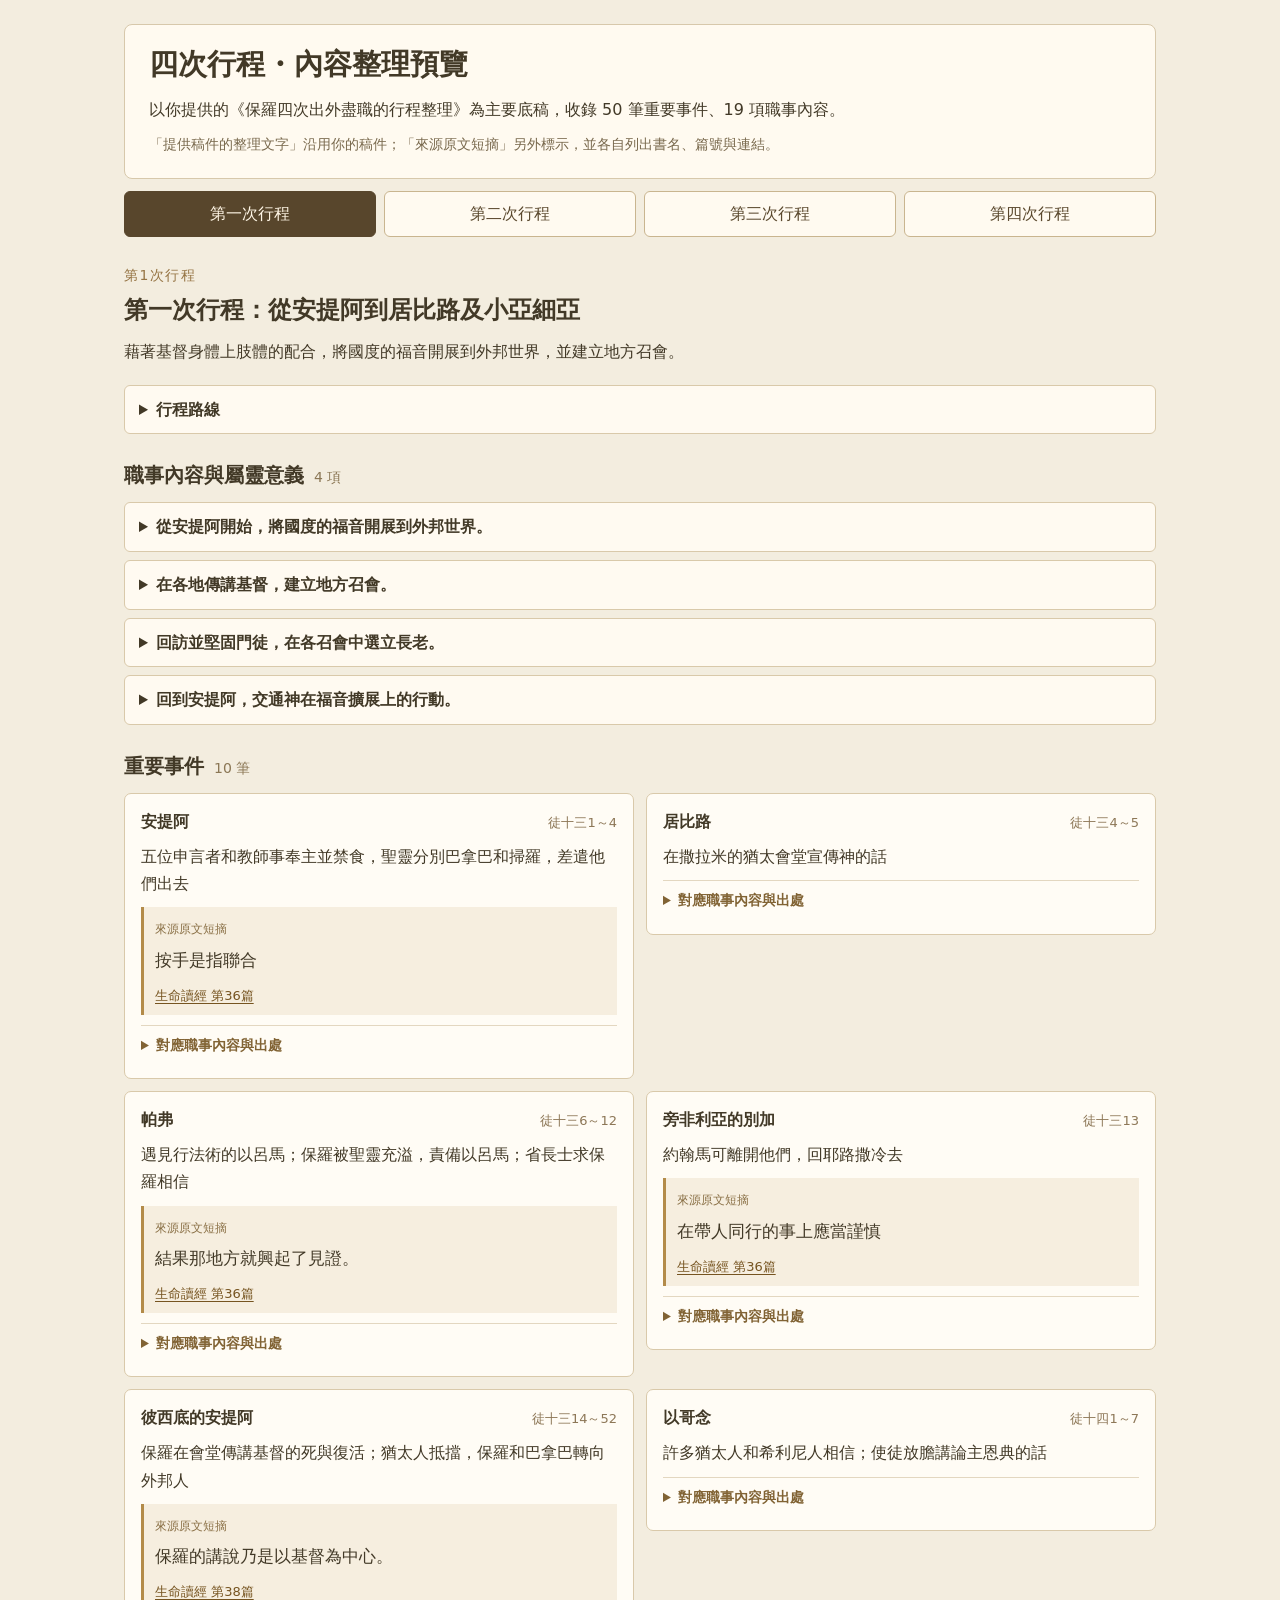
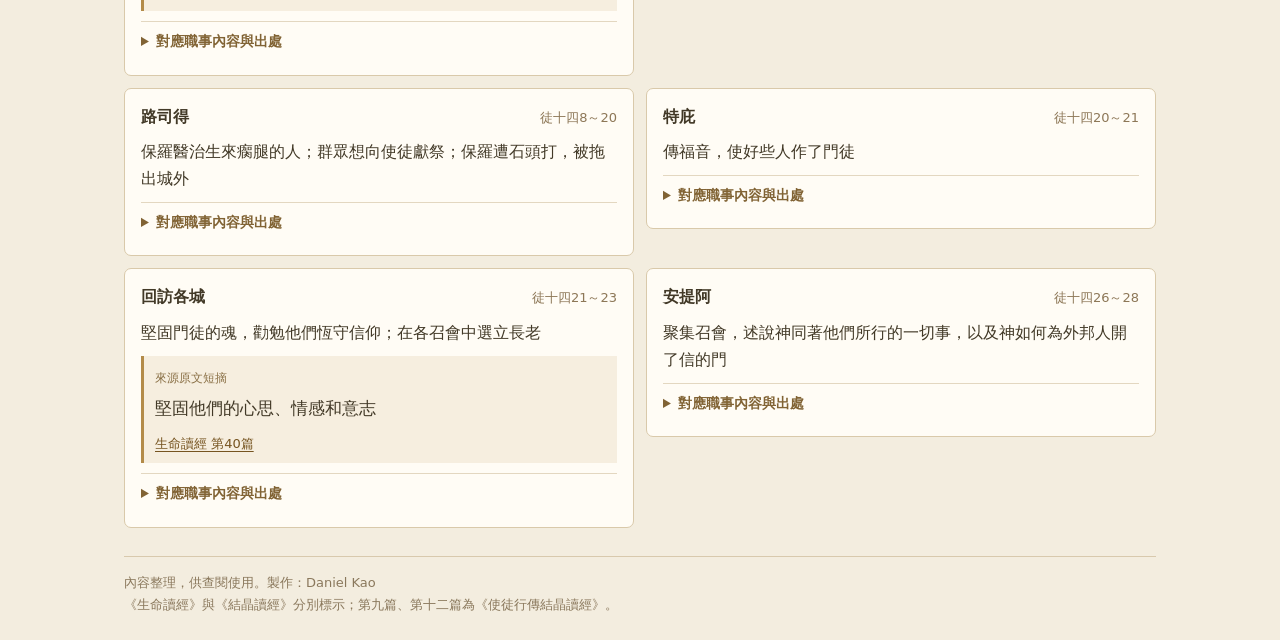
==== commit 0f629153: "Remove source-introduction phrases from study prose while retaining citations" ====
--- a/content-review.html
+++ b/content-review.html
@@ -1,6 +1,6 @@
-<!doctype html><html lang="zh-Hant"><meta charset="utf-8"><meta name="viewport" content="width=device-width,initial-scale=1"><title>四次行程｜內容整理預覽</title><style>*{box-sizing:border-box}body{margin:0;background:#f3eddf;color:#423927;font:16px/1.7 system-ui,"Microsoft JhengHei",sans-serif}main{max-width:1080px;margin:auto;padding:24px}h1,h2,h3{font-family:Georgia,"Microsoft JhengHei",serif}h1{font-size:29px;line-height:1.35;margin:0 0 12px}h2{font-size:24px;margin:4px 0 10px;line-height:1.5}h3{font-size:20px;margin:24px 0 10px}h3 small{font:14px system-ui;color:#8b7755;margin-left:5px}a{color:#765420;text-underline-offset:3px}.intro{background:#fffaf0;border:1px solid #d7c8ab;padding:20px 24px;border-radius:8px}.intro p{margin:7px 0}.intro small{font-size:14px;color:#79694d}nav{display:grid;grid-template-columns:repeat(4,1fr);gap:8px;position:sticky;top:0;z-index:2;padding:12px 0;background:#f3eddf}button{font:inherit;min-height:46px;border:1px solid #c9b58f;background:#fffaf0;border-radius:6px;color:#5a482d;cursor:pointer}button[aria-pressed=true]{background:#58462c;color:#fff6e6;border-color:#58462c}.section-title{margin:12px 0 20px}.section-title>span{font-size:14px;letter-spacing:.1em;color:#967545}.section-title>p{margin:0}.journey>details,.points>details{background:#fffaf1;border:1px solid #d9c9aa;border-radius:6px;margin:8px 0;overflow:hidden}summary{cursor:pointer;padding:11px 14px;line-height:1.6;font-weight:600}.detail{padding:0 16px 15px;font-weight:400}.detail p{margin:8px 0;white-space:pre-line}.route{padding:0 16px 14px;margin:0;line-height:1.9}.events{display:grid;grid-template-columns:1fr 1fr;gap:12px;align-items:start}.event{background:#fffcf5;border:1px solid #d9c9aa;border-radius:7px;padding:14px 16px}.event-top{display:flex;align-items:baseline;gap:12px;justify-content:space-between}.event-top>span{font-size:13px;color:#8d7757;white-space:nowrap}.event>p{margin:8px 0 10px}.event details{border-top:1px solid #e3d7c0}.event summary{font-size:14px;padding:8px 0;color:#816334}.event .detail{padding:0 0 8px;font-size:14px}.event ul{padding-left:20px}.source{font-size:13px;line-height:1.9}.tag{display:inline-block;font-size:12px;color:#8a7046;background:#ede0c6;padding:1px 7px;border-radius:3px}.quote{border-left:3px solid #b38b49;padding:7px 11px;background:#f6eedf;margin:10px 0}.quote blockquote{margin:5px 0;font-family:Georgia,"Microsoft JhengHei",serif;font-size:17px}.quote .tag{background:none;padding:0}.quote a{font-size:13px}footer{font-size:13px;color:#8a785c;border-top:1px solid #d8c9ad;margin-top:28px;padding-top:15px}[hidden]{display:none!important}@media(max-width:650px){main{padding:14px}.intro{padding:16px}.events{grid-template-columns:1fr}h1{font-size:25px}h2{font-size:21px}nav{gap:5px}button{font-size:14px}.event-top{gap:5px}}@media print{nav{display:none}.journey[hidden]{display:block!important}.detail{display:block}.events{grid-template-columns:1fr}.journey{break-before:page}body{background:white}}</style><main><header class="intro"><h1>四次行程・內容整理預覽</h1><p>以你提供的《保羅四次出外盡職的行程整理》為主要底稿，收錄 50 筆重要事件、19 項職事內容。</p><small>「提供稿件的整理文字」沿用你的稿件；「來源原文短摘」另外標示，並各自列出書名、篇號與連結。</small></header><nav aria-label="切換行程"><button data-journey="1" aria-pressed="true">第一次行程</button><button data-journey="2" aria-pressed="false">第二次行程</button><button data-journey="3" aria-pressed="false">第三次行程</button><button data-journey="4" aria-pressed="false">第四次行程</button></nav><section class="journey" id="journey-1"><header class="section-title"><span>第1次行程</span><h2>第一次行程：從安提阿到居比路及小亞細亞</h2><p>藉著基督身體上肢體的配合，將國度的福音開展到外邦世界，並建立地方召會。</p></header><details><summary>行程路線</summary><p class="route">安提阿 → 西流基 → 居比路（撒拉米、帕弗）→ 旁非利亞的別加 → 彼西底的安提阿 → 以哥念 → 路司得 → 特庇 → 路司得 → 以哥念 → 彼西底的安提阿 → 旁非利亞的別加 → 亞大利 → 安提阿</p></details><h3>職事內容與屬靈意義 <small>4 項</small></h3><div class="points"><details id="point-1-0"><summary>從安提阿開始，將國度的福音開展到外邦世界。</summary><div class="detail"><span class="tag">提供稿件的整理文字</span><p>《使徒行傳生命讀經》第三十六篇指出，這是主將國度的福音開展到外邦世界所採取的一大步。</p><p>這行動不是藉著人的組織、計畫或募集基金，乃是藉著基督身體上的肢體，事奉主並禁食，與元首配合而有的。</p><div class="source"><a href="https://line.twgbr.org/life-study/44_36.html" target="_blank" rel="noopener">生命讀經 第36篇</a></div></div></details><details id="point-1-1"><summary>在各地傳講基督，建立地方召會。</summary><div class="detail"><span class="tag">提供稿件的整理文字</span><p>《第九篇》指出：</p><p>「在使徒保羅第一次擴展福音的行程中，他到了居比路，然後到小亞細亞，設立了好幾個地方召會。」</p><div class="source"><a href="https://www.rucoc.com/Selbooks/Crystal/Acts/Acts.pdf#page=158" target="_blank" rel="noopener">結晶讀經 第9篇</a></div></div></details><details id="point-1-2"><summary>回訪並堅固門徒，在各召會中選立長老。</summary><div class="detail"><span class="tag">提供稿件的整理文字</span><p>保羅和巴拿巴回訪路司得、以哥念及彼西底的安提阿，堅固門徒，勸勉他們恆守信仰，並在各召會中選立長老。</p><div class="source"><a href="https://line.twgbr.org/life-study/44_40.html" target="_blank" rel="noopener">生命讀經 第40篇</a></div></div></details><details id="point-1-3"><summary>回到安提阿，交通神在福音擴展上的行動。</summary><div class="detail"><span class="tag">提供稿件的整理文字</span><p>《使徒行傳生命讀經》第四十篇指出，這次聚集不是為著報告任務，乃是為著交通神在祂福音開展上的行動。</p><div class="source"><a href="https://line.twgbr.org/life-study/44_40.html" target="_blank" rel="noopener">生命讀經 第40篇</a></div></div></details></div><h3>重要事件 <small>10 筆</small></h3><div class="events"><article class="event"><div class="event-top"><strong>安提阿</strong><span>徒十三1～4</span></div><p>五位申言者和教師事奉主並禁食，聖靈分別巴拿巴和掃羅，差遣他們出去</p><div class="quote"><span class="tag">來源原文短摘</span><blockquote>按手是指聯合</blockquote><a href="https://line.twgbr.org/life-study/44_36.html" target="_blank" rel="noopener">生命讀經 第36篇</a></div><details><summary>對應職事內容與出處</summary><div class="detail"><ul><li><a href="#point-1-0">從安提阿開始，將國度的福音開展到外邦世界。</a></li></ul><div class="source"><a href="https://line.twgbr.org/life-study/44_36.html" target="_blank" rel="noopener">生命讀經 第36篇</a></div></div></details></article><article class="event"><div class="event-top"><strong>居比路</strong><span>徒十三4～5</span></div><p>在撒拉米的猶太會堂宣傳神的話</p><details><summary>對應職事內容與出處</summary><div class="detail"><ul><li><a href="#point-1-0">從安提阿開始，將國度的福音開展到外邦世界。</a></li></ul><div class="source"><a href="https://line.twgbr.org/life-study/44_36.html" target="_blank" rel="noopener">生命讀經 第36篇</a></div></div></details></article><article class="event"><div class="event-top"><strong>帕弗</strong><span>徒十三6～12</span></div><p>遇見行法術的以呂馬；保羅被聖靈充溢，責備以呂馬；省長士求保羅相信</p><div class="quote"><span class="tag">來源原文短摘</span><blockquote>結果那地方就興起了見證。</blockquote><a href="https://line.twgbr.org/life-study/44_36.html" target="_blank" rel="noopener">生命讀經 第36篇</a></div><details><summary>對應職事內容與出處</summary><div class="detail"><ul><li><a href="#point-1-1">在各地傳講基督，建立地方召會。</a></li></ul><div class="source"><a href="https://line.twgbr.org/life-study/44_36.html" target="_blank" rel="noopener">生命讀經 第36篇</a></div></div></details></article><article class="event"><div class="event-top"><strong>旁非利亞的別加</strong><span>徒十三13</span></div><p>約翰馬可離開他們，回耶路撒冷去</p><div class="quote"><span class="tag">來源原文短摘</span><blockquote>在帶人同行的事上應當謹慎</blockquote><a href="https://line.twgbr.org/life-study/44_36.html" target="_blank" rel="noopener">生命讀經 第36篇</a></div><details><summary>對應職事內容與出處</summary><div class="detail"><div class="source"><a href="https://line.twgbr.org/life-study/44_36.html" target="_blank" rel="noopener">生命讀經 第36篇</a>、<a href="https://line.twgbr.org/life-study/44_37.html" target="_blank" rel="noopener">生命讀經 第37篇</a></div></div></details></article><article class="event"><div class="event-top"><strong>彼西底的安提阿</strong><span>徒十三14～52</span></div><p>保羅在會堂傳講基督的死與復活；猶太人抵擋，保羅和巴拿巴轉向外邦人</p><div class="quote"><span class="tag">來源原文短摘</span><blockquote>保羅的講說乃是以基督為中心。</blockquote><a href="https://line.twgbr.org/life-study/44_38.html" target="_blank" rel="noopener">生命讀經 第38篇</a></div><details><summary>對應職事內容與出處</summary><div class="detail"><ul><li><a href="#point-1-1">在各地傳講基督，建立地方召會。</a></li></ul><div class="source"><a href="https://line.twgbr.org/life-study/44_37.html" target="_blank" rel="noopener">生命讀經 第37篇</a>、<a href="https://line.twgbr.org/life-study/44_38.html" target="_blank" rel="noopener">生命讀經 第38篇</a></div></div></details></article><article class="event"><div class="event-top"><strong>以哥念</strong><span>徒十四1～7</span></div><p>許多猶太人和希利尼人相信；使徒放膽講論主恩典的話</p><details><summary>對應職事內容與出處</summary><div class="detail"><ul><li><a href="#point-1-1">在各地傳講基督，建立地方召會。</a></li></ul><div class="source"><a href="https://line.twgbr.org/life-study/44_39.html" target="_blank" rel="noopener">生命讀經 第39篇</a></div></div></details></article><article class="event"><div class="event-top"><strong>路司得</strong><span>徒十四8～20</span></div><p>保羅醫治生來瘸腿的人；群眾想向使徒獻祭；保羅遭石頭打，被拖出城外</p><details><summary>對應職事內容與出處</summary><div class="detail"><ul><li><a href="#point-1-1">在各地傳講基督，建立地方召會。</a></li></ul><div class="source"><a href="https://line.twgbr.org/life-study/44_39.html" target="_blank" rel="noopener">生命讀經 第39篇</a></div></div></details></article><article class="event"><div class="event-top"><strong>特庇</strong><span>徒十四20～21</span></div><p>傳福音，使好些人作了門徒</p><details><summary>對應職事內容與出處</summary><div class="detail"><ul><li><a href="#point-1-1">在各地傳講基督，建立地方召會。</a></li></ul><div class="source"><a href="https://line.twgbr.org/life-study/44_40.html" target="_blank" rel="noopener">生命讀經 第40篇</a></div></div></details></article><article class="event"><div class="event-top"><strong>回訪各城</strong><span>徒十四21～23</span></div><p>堅固門徒的魂，勸勉他們恆守信仰；在各召會中選立長老</p><div class="quote"><span class="tag">來源原文短摘</span><blockquote>堅固他們的心思、情感和意志</blockquote><a href="https://line.twgbr.org/life-study/44_40.html" target="_blank" rel="noopener">生命讀經 第40篇</a></div><details><summary>對應職事內容與出處</summary><div class="detail"><ul><li><a href="#point-1-2">回訪並堅固門徒，在各召會中選立長老。</a></li></ul><div class="source"><a href="https://line.twgbr.org/life-study/44_40.html" target="_blank" rel="noopener">生命讀經 第40篇</a></div></div></details></article><article class="event"><div class="event-top"><strong>安提阿</strong><span>徒十四26～28</span></div><p>聚集召會，述說神同著他們所行的一切事，以及神如何為外邦人開了信的門</p><details><summary>對應職事內容與出處</summary><div class="detail"><ul><li><a href="#point-1-3">回到安提阿，交通神在福音擴展上的行動。</a></li></ul><div class="source"><a href="https://line.twgbr.org/life-study/44_40.html" target="_blank" rel="noopener">生命讀經 第40篇</a></div></div></details></article></div></section><section class="journey" id="journey-2" hidden><header class="section-title"><span>第2次行程</span><h2>第二次行程：福音從小亞細亞擴展到歐洲</h2><p>在那靈的引導下，福音從小亞細亞擴展到歐洲，並在各地興起召會。</p></header><details><summary>行程路線</summary><p class="route">安提阿 → 敘利亞 → 基利家 → 特庇 → 路司得 → 弗呂家、加拉太地區 → 每西亞 → 特羅亞 → 撒摩特喇 → 尼亞波利 → 腓立比 → 帖撒羅尼迦 → 庇哩亞 → 雅典 → 哥林多 → 堅革哩 → 以弗所 → 該撒利亞 → 耶路撒冷 → 安提阿</p></details><h3>職事內容與屬靈意義 <small>5 項</small></h3><div class="points"><details id="point-2-0"><summary>保羅與巴拿巴分開，開始第二次出外盡職。</summary><div class="detail"><span class="tag">提供稿件的整理文字</span><p>《使徒行傳生命讀經》第四十三篇指出，保羅揀選西拉，蒙弟兄們把他交與主的恩典，開始第二次行程。</p><p>保羅也在這次行程中帶提摩太一同出去。</p><div class="source"><a href="https://line.twgbr.org/life-study/44_43.html" target="_blank" rel="noopener">生命讀經 第43篇</a></div></div></details><details id="point-2-1"><summary>藉著聖靈的禁止、耶穌之靈的不許，以及馬其頓人的異象，福音轉向歐洲。</summary><div class="detail"><span class="tag">提供稿件的整理文字</span><p>《使徒行傳生命讀經》第四十五篇指出，這是主行動的主要一步，將祂的國開展到另一大陸，就是歐洲。</p><p>路加也是從特羅亞開始加入保羅盡職的旅程。</p><div class="source"><a href="https://line.twgbr.org/life-study/44_44.html" target="_blank" rel="noopener">生命讀經 第44篇</a>、<a href="https://line.twgbr.org/life-study/44_45.html" target="_blank" rel="noopener">生命讀經 第45篇</a></div></div></details><details id="point-2-2"><summary>在歐洲興起並建立地方召會。</summary><div class="detail"><span class="tag">提供稿件的整理文字</span><p>保羅先後到了腓立比、帖撒羅尼迦、庇哩亞、雅典和哥林多。</p><p>在腓立比，呂底亞一家及禁卒一家得救；在哥林多，保羅住了一年零六個月，教導神的話。</p><div class="source"><a href="https://line.twgbr.org/life-study/44_45.html" target="_blank" rel="noopener">生命讀經 第45篇</a>、<a href="https://line.twgbr.org/life-study/44_48.html" target="_blank" rel="noopener">生命讀經 第48篇</a></div></div></details><details id="point-2-3"><summary>保羅傳講基督，並照著聽眾的情形說話。</summary><div class="detail"><span class="tag">提供稿件的整理文字</span><p>在帖撒羅尼迦，保羅本著聖經陳明基督必須受害並復活。</p><p>在雅典，他對敬拜偶像及崇尚哲學的人，從神的創造開始傳講。</p><div class="source"><a href="https://line.twgbr.org/life-study/44_46.html" target="_blank" rel="noopener">生命讀經 第46篇</a>、<a href="https://line.twgbr.org/life-study/44_47.html" target="_blank" rel="noopener">生命讀經 第47篇</a></div></div></details><details id="point-2-4"><summary>回到安提阿，結束第二次行程。</summary><div class="detail"><span class="tag">提供稿件的整理文字</span><p>保羅經過以弗所、該撒利亞，上耶路撒冷問候召會，然後回到安提阿。</p><p>《使徒行傳生命讀經》第四十八篇指出，保羅這樣訪問耶路撒冷召會，是要盡力保守基督身體的一。</p><div class="source"><a href="https://line.twgbr.org/life-study/44_48.html" target="_blank" rel="noopener">生命讀經 第48篇</a></div></div></details></div><h3>重要事件 <small>13 筆</small></h3><div class="events"><article class="event"><div class="event-top"><strong>安提阿</strong><span>徒十五35～40</span></div><p>保羅與巴拿巴因馬可起爭執而分開；保羅揀選西拉同行</p><details><summary>對應職事內容與出處</summary><div class="detail"><ul><li><a href="#point-2-0">保羅與巴拿巴分開，開始第二次出外盡職。</a></li></ul><div class="source"><a href="https://line.twgbr.org/life-study/44_43.html" target="_blank" rel="noopener">生命讀經 第43篇</a></div></div></details></article><article class="event"><div class="event-top"><strong>敘利亞、基利家</strong><span>徒十五40～41</span></div><p>走遍各地，堅固眾召會</p><details><summary>對應職事內容與出處</summary><div class="detail"><ul><li><a href="#point-2-0">保羅與巴拿巴分開，開始第二次出外盡職。</a></li></ul><div class="source"><a href="https://line.twgbr.org/life-study/44_43.html" target="_blank" rel="noopener">生命讀經 第43篇</a></div></div></details></article><article class="event"><div class="event-top"><strong>特庇、路司得</strong><span>徒十六1～5</span></div><p>保羅帶提摩太一同出去；眾召會在信仰上得堅固，人數天天加增</p><details><summary>對應職事內容與出處</summary><div class="detail"><ul><li><a href="#point-2-0">保羅與巴拿巴分開，開始第二次出外盡職。</a></li></ul><div class="source"><a href="https://line.twgbr.org/life-study/44_43.html" target="_blank" rel="noopener">生命讀經 第43篇</a></div></div></details></article><article class="event"><div class="event-top"><strong>弗呂家、加拉太地區</strong><span>徒十六6</span></div><p>聖靈禁止他們在亞西亞講道</p><div class="quote"><span class="tag">來源原文短摘</span><blockquote>禁止也是聖靈引導的一部分。</blockquote><a href="https://line.twgbr.org/life-study/44_44.html" target="_blank" rel="noopener">生命讀經 第44篇</a></div><details><summary>對應職事內容與出處</summary><div class="detail"><ul><li><a href="#point-2-1">藉著聖靈的禁止、耶穌之靈的不許，以及馬其頓人的異象，福音轉向歐洲。</a></li></ul><div class="source"><a href="https://line.twgbr.org/life-study/44_44.html" target="_blank" rel="noopener">生命讀經 第44篇</a></div></div></details></article><article class="event"><div class="event-top"><strong>每西亞</strong><span>徒十六7</span></div><p>耶穌的靈不許他們往庇推尼去</p><div class="quote"><span class="tag">來源原文短摘</span><blockquote>耶穌的靈不許</blockquote><a href="https://line.twgbr.org/life-study/44_44.html" target="_blank" rel="noopener">生命讀經 第44篇</a></div><details><summary>對應職事內容與出處</summary><div class="detail"><ul><li><a href="#point-2-1">藉著聖靈的禁止、耶穌之靈的不許，以及馬其頓人的異象，福音轉向歐洲。</a></li></ul><div class="source"><a href="https://line.twgbr.org/life-study/44_44.html" target="_blank" rel="noopener">生命讀經 第44篇</a></div></div></details></article><article class="event"><div class="event-top"><strong>特羅亞</strong><span>徒十六8～10</span></div><p>保羅夜間看見馬其頓人的異象，於是往馬其頓去</p><div class="quote"><span class="tag">來源原文短摘</span><blockquote>將祂的國開展到另一大陸，就是歐洲。</blockquote><a href="https://line.twgbr.org/life-study/44_45.html" target="_blank" rel="noopener">生命讀經 第45篇</a></div><details><summary>對應職事內容與出處</summary><div class="detail"><ul><li><a href="#point-2-1">藉著聖靈的禁止、耶穌之靈的不許，以及馬其頓人的異象，福音轉向歐洲。</a></li></ul><div class="source"><a href="https://line.twgbr.org/life-study/44_44.html" target="_blank" rel="noopener">生命讀經 第44篇</a>、<a href="https://line.twgbr.org/life-study/44_45.html" target="_blank" rel="noopener">生命讀經 第45篇</a></div></div></details></article><article class="event"><div class="event-top"><strong>腓立比</strong><span>徒十六11～40</span></div><p>呂底亞一家得救；保羅和西拉被囚；禁卒和全家得救</p><div class="quote"><span class="tag">來源原文短摘</span><blockquote>神救恩的完整單位</blockquote><a href="https://line.twgbr.org/life-study/44_45.html" target="_blank" rel="noopener">生命讀經 第45篇</a></div><details><summary>對應職事內容與出處</summary><div class="detail"><ul><li><a href="#point-2-2">在歐洲興起並建立地方召會。</a></li></ul><div class="source"><a href="https://line.twgbr.org/life-study/44_45.html" target="_blank" rel="noopener">生命讀經 第45篇</a></div></div></details></article><article class="event"><div class="event-top"><strong>帖撒羅尼迦</strong><span>徒十七1～9</span></div><p>在會堂本著聖經辯論，陳明耶穌是基督；遭到猶太人的反對</p><div class="quote"><span class="tag">來源原文短摘</span><blockquote>供應包羅萬有的基督</blockquote><a href="https://line.twgbr.org/life-study/44_46.html" target="_blank" rel="noopener">生命讀經 第46篇</a></div><details><summary>對應職事內容與出處</summary><div class="detail"><ul><li><a href="#point-2-3">保羅傳講基督，並照著聽眾的情形說話。</a></li></ul><div class="source"><a href="https://line.twgbr.org/life-study/44_46.html" target="_blank" rel="noopener">生命讀經 第46篇</a></div></div></details></article><article class="event"><div class="event-top"><strong>庇哩亞</strong><span>徒十七10～13</span></div><p>當地人熱切領受神的話，天天考查聖經</p><div class="quote"><span class="tag">來源原文短摘</span><blockquote>我們甚麼時候頑固，就無法開明。</blockquote><a href="https://line.twgbr.org/life-study/44_46.html" target="_blank" rel="noopener">生命讀經 第46篇</a></div><details><summary>對應職事內容與出處</summary><div class="detail"><ul><li><a href="#point-2-3">保羅傳講基督，並照著聽眾的情形說話。</a></li></ul><div class="source"><a href="https://line.twgbr.org/life-study/44_46.html" target="_blank" rel="noopener">生命讀經 第46篇</a></div></div></details></article><article class="event"><div class="event-top"><strong>雅典</strong><span>徒十七14～34</span></div><p>看見滿城偶像，靈裡受到激憤；在亞略巴古傳講神是創造主及基督的復活</p><div class="quote"><span class="tag">來源原文短摘</span><blockquote>我們可以從創造開始，但不該停留在那裡。</blockquote><a href="https://line.twgbr.org/life-study/44_47.html" target="_blank" rel="noopener">生命讀經 第47篇</a></div><details><summary>對應職事內容與出處</summary><div class="detail"><ul><li><a href="#point-2-3">保羅傳講基督，並照著聽眾的情形說話。</a></li></ul><div class="source"><a href="https://line.twgbr.org/life-study/44_46.html" target="_blank" rel="noopener">生命讀經 第46篇</a>、<a href="https://line.twgbr.org/life-study/44_47.html" target="_blank" rel="noopener">生命讀經 第47篇</a></div></div></details></article><article class="event"><div class="event-top"><strong>哥林多</strong><span>徒十八1～17</span></div><p>遇見亞居拉、百基拉；製造帳棚維持生活；傳講神的話，住了一年零六個月</p><div class="quote"><span class="tag">來源原文短摘</span><blockquote>來維持自己的生活</blockquote><a href="https://line.twgbr.org/life-study/44_48.html" target="_blank" rel="noopener">生命讀經 第48篇</a></div><details><summary>對應職事內容與出處</summary><div class="detail"><ul><li><a href="#point-2-2">在歐洲興起並建立地方召會。</a></li></ul><div class="source"><a href="https://line.twgbr.org/life-study/44_48.html" target="_blank" rel="noopener">生命讀經 第48篇</a></div></div></details></article><article class="event"><div class="event-top"><strong>堅革哩、以弗所</strong><span>徒十八18～21</span></div><p>在堅革哩剪髮還願；於以弗所會堂與猶太人辯論</p><details><summary>對應職事內容與出處</summary><div class="detail"><ul><li><a href="#point-2-4">回到安提阿，結束第二次行程。</a></li></ul><div class="source"><a href="https://line.twgbr.org/life-study/44_48.html" target="_blank" rel="noopener">生命讀經 第48篇</a></div></div></details></article><article class="event"><div class="event-top"><strong>該撒利亞、耶路撒冷、安提阿</strong><span>徒十八22</span></div><p>在該撒利亞下船，上耶路撒冷問候召會，然後回安提阿</p><div class="quote"><span class="tag">來源原文短摘</span><blockquote>盡力保守基督身體的一</blockquote><a href="https://line.twgbr.org/life-study/44_48.html" target="_blank" rel="noopener">生命讀經 第48篇</a></div><details><summary>對應職事內容與出處</summary><div class="detail"><ul><li><a href="#point-2-4">回到安提阿，結束第二次行程。</a></li></ul><div class="source"><a href="https://line.twgbr.org/life-study/44_48.html" target="_blank" rel="noopener">生命讀經 第48篇</a></div></div></details></article></div></section><section class="journey" id="journey-3" hidden><header class="section-title"><span>第3次行程</span><h2>第三次行程：堅固眾門徒，並加強各地召會的建造</h2><p>堅固、教導並牧養眾召會；保羅關切基督的身體，也在前往耶路撒冷的事上面對身體的勸告。</p></header><details><summary>行程路線</summary><p class="route">安提阿 → 加拉太 → 弗呂家 → 以弗所 → 馬其頓 → 希臘 → 馬其頓 → 特羅亞 → 米利都 → 哥士 → 羅底 → 帕大喇 → 推羅 → 多利買 → 該撒利亞 → 耶路撒冷</p></details><h3>職事內容與屬靈意義 <small>5 項</small></h3><div class="points"><details id="point-3-0"><summary>堅固眾門徒，並在以弗所長時間盡職。</summary><div class="detail"><span class="tag">提供稿件的整理文字</span><p>保羅第三次行程從安提阿出發，經過加拉太和弗呂家，堅固眾門徒。</p><p>《使徒行傳生命讀經》第五十篇指出，保羅這次再到以弗所，在那裡停留了三年。</p><div class="source"><a href="https://line.twgbr.org/life-study/44_50.html" target="_blank" rel="noopener">生命讀經 第50篇</a></div></div></details><details id="point-3-1"><summary>在以弗所傳講神國，並使主的話擴長。</summary><div class="detail"><span class="tag">提供稿件的整理文字</span><p>保羅在以弗所的職事，使亞西亞的居民聽見主的話。</p><p>這次職事也引起以弗所的大擾亂。</p><div class="source"><a href="https://line.twgbr.org/life-study/44_50.html" target="_blank" rel="noopener">生命讀經 第50篇</a>、<a href="https://line.twgbr.org/life-study/44_52.html" target="_blank" rel="noopener">生命讀經 第52篇</a></div></div></details><details id="point-3-2"><summary>保羅關切各地召會，也關切耶路撒冷的聖徒。</summary><div class="detail"><span class="tag">提供稿件的整理文字</span><p>《使徒行傳生命讀經》第五十二篇指出，保羅有四重負擔：</p><p>- 為哥林多召會的負擔。
+<!doctype html><html lang="zh-Hant"><meta charset="utf-8"><meta name="viewport" content="width=device-width,initial-scale=1"><title>四次行程｜內容整理預覽</title><style>*{box-sizing:border-box}body{margin:0;background:#f3eddf;color:#423927;font:16px/1.7 system-ui,"Microsoft JhengHei",sans-serif}main{max-width:1080px;margin:auto;padding:24px}h1,h2,h3{font-family:Georgia,"Microsoft JhengHei",serif}h1{font-size:29px;line-height:1.35;margin:0 0 12px}h2{font-size:24px;margin:4px 0 10px;line-height:1.5}h3{font-size:20px;margin:24px 0 10px}h3 small{font:14px system-ui;color:#8b7755;margin-left:5px}a{color:#765420;text-underline-offset:3px}.intro{background:#fffaf0;border:1px solid #d7c8ab;padding:20px 24px;border-radius:8px}.intro p{margin:7px 0}.intro small{font-size:14px;color:#79694d}nav{display:grid;grid-template-columns:repeat(4,1fr);gap:8px;position:sticky;top:0;z-index:2;padding:12px 0;background:#f3eddf}button{font:inherit;min-height:46px;border:1px solid #c9b58f;background:#fffaf0;border-radius:6px;color:#5a482d;cursor:pointer}button[aria-pressed=true]{background:#58462c;color:#fff6e6;border-color:#58462c}.section-title{margin:12px 0 20px}.section-title>span{font-size:14px;letter-spacing:.1em;color:#967545}.section-title>p{margin:0}.journey>details,.points>details{background:#fffaf1;border:1px solid #d9c9aa;border-radius:6px;margin:8px 0;overflow:hidden}summary{cursor:pointer;padding:11px 14px;line-height:1.6;font-weight:600}.detail{padding:0 16px 15px;font-weight:400}.detail p{margin:8px 0;white-space:pre-line}.route{padding:0 16px 14px;margin:0;line-height:1.9}.events{display:grid;grid-template-columns:1fr 1fr;gap:12px;align-items:start}.event{background:#fffcf5;border:1px solid #d9c9aa;border-radius:7px;padding:14px 16px}.event-top{display:flex;align-items:baseline;gap:12px;justify-content:space-between}.event-top>span{font-size:13px;color:#8d7757;white-space:nowrap}.event>p{margin:8px 0 10px}.event details{border-top:1px solid #e3d7c0}.event summary{font-size:14px;padding:8px 0;color:#816334}.event .detail{padding:0 0 8px;font-size:14px}.event ul{padding-left:20px}.source{font-size:13px;line-height:1.9}.tag{display:inline-block;font-size:12px;color:#8a7046;background:#ede0c6;padding:1px 7px;border-radius:3px}.quote{border-left:3px solid #b38b49;padding:7px 11px;background:#f6eedf;margin:10px 0}.quote blockquote{margin:5px 0;font-family:Georgia,"Microsoft JhengHei",serif;font-size:17px}.quote .tag{background:none;padding:0}.quote a{font-size:13px}footer{font-size:13px;color:#8a785c;border-top:1px solid #d8c9ad;margin-top:28px;padding-top:15px}[hidden]{display:none!important}@media(max-width:650px){main{padding:14px}.intro{padding:16px}.events{grid-template-columns:1fr}h1{font-size:25px}h2{font-size:21px}nav{gap:5px}button{font-size:14px}.event-top{gap:5px}}@media print{nav{display:none}.journey[hidden]{display:block!important}.detail{display:block}.events{grid-template-columns:1fr}.journey{break-before:page}body{background:white}}</style><main><header class="intro"><h1>四次行程・內容整理預覽</h1><p>以你提供的《保羅四次出外盡職的行程整理》為主要底稿，收錄 50 筆重要事件、19 項職事內容。</p><small>「提供稿件的整理文字」沿用你的稿件；「來源原文短摘」另外標示，並各自列出書名、篇號與連結。</small></header><nav aria-label="切換行程"><button data-journey="1" aria-pressed="true">第一次行程</button><button data-journey="2" aria-pressed="false">第二次行程</button><button data-journey="3" aria-pressed="false">第三次行程</button><button data-journey="4" aria-pressed="false">第四次行程</button></nav><section class="journey" id="journey-1"><header class="section-title"><span>第1次行程</span><h2>第一次行程：從安提阿到居比路及小亞細亞</h2><p>藉著基督身體上肢體的配合，將國度的福音開展到外邦世界，並建立地方召會。</p></header><details><summary>行程路線</summary><p class="route">安提阿 → 西流基 → 居比路（撒拉米、帕弗）→ 旁非利亞的別加 → 彼西底的安提阿 → 以哥念 → 路司得 → 特庇 → 路司得 → 以哥念 → 彼西底的安提阿 → 旁非利亞的別加 → 亞大利 → 安提阿</p></details><h3>職事內容與屬靈意義 <small>4 項</small></h3><div class="points"><details id="point-1-0"><summary>從安提阿開始，將國度的福音開展到外邦世界。</summary><div class="detail"><span class="tag">提供稿件的整理文字</span><p>這是主將國度的福音開展到外邦世界所採取的一大步。</p><p>這行動不是藉著人的組織、計畫或募集基金，乃是藉著基督身體上的肢體，事奉主並禁食，與元首配合而有的。</p><div class="source"><a href="https://line.twgbr.org/life-study/44_36.html" target="_blank" rel="noopener">生命讀經 第36篇</a></div></div></details><details id="point-1-1"><summary>在各地傳講基督，建立地方召會。</summary><div class="detail"><span class="tag">提供稿件的整理文字</span><p>「在使徒保羅第一次擴展福音的行程中，他到了居比路，然後到小亞細亞，設立了好幾個地方召會。」</p><div class="source"><a href="https://www.rucoc.com/Selbooks/Crystal/Acts/Acts.pdf#page=158" target="_blank" rel="noopener">結晶讀經 第9篇</a></div></div></details><details id="point-1-2"><summary>回訪並堅固門徒，在各召會中選立長老。</summary><div class="detail"><span class="tag">提供稿件的整理文字</span><p>保羅和巴拿巴回訪路司得、以哥念及彼西底的安提阿，堅固門徒，勸勉他們恆守信仰，並在各召會中選立長老。</p><div class="source"><a href="https://line.twgbr.org/life-study/44_40.html" target="_blank" rel="noopener">生命讀經 第40篇</a></div></div></details><details id="point-1-3"><summary>回到安提阿，交通神在福音擴展上的行動。</summary><div class="detail"><span class="tag">提供稿件的整理文字</span><p>這次聚集不是為著報告任務，乃是為著交通神在祂福音開展上的行動。</p><div class="source"><a href="https://line.twgbr.org/life-study/44_40.html" target="_blank" rel="noopener">生命讀經 第40篇</a></div></div></details></div><h3>重要事件 <small>10 筆</small></h3><div class="events"><article class="event"><div class="event-top"><strong>安提阿</strong><span>徒十三1～4</span></div><p>五位申言者和教師事奉主並禁食，聖靈分別巴拿巴和掃羅，差遣他們出去</p><div class="quote"><span class="tag">來源原文短摘</span><blockquote>按手是指聯合</blockquote><a href="https://line.twgbr.org/life-study/44_36.html" target="_blank" rel="noopener">生命讀經 第36篇</a></div><details><summary>對應職事內容與出處</summary><div class="detail"><ul><li><a href="#point-1-0">從安提阿開始，將國度的福音開展到外邦世界。</a></li></ul><div class="source"><a href="https://line.twgbr.org/life-study/44_36.html" target="_blank" rel="noopener">生命讀經 第36篇</a></div></div></details></article><article class="event"><div class="event-top"><strong>居比路</strong><span>徒十三4～5</span></div><p>在撒拉米的猶太會堂宣傳神的話</p><details><summary>對應職事內容與出處</summary><div class="detail"><ul><li><a href="#point-1-0">從安提阿開始，將國度的福音開展到外邦世界。</a></li></ul><div class="source"><a href="https://line.twgbr.org/life-study/44_36.html" target="_blank" rel="noopener">生命讀經 第36篇</a></div></div></details></article><article class="event"><div class="event-top"><strong>帕弗</strong><span>徒十三6～12</span></div><p>遇見行法術的以呂馬；保羅被聖靈充溢，責備以呂馬；省長士求保羅相信</p><div class="quote"><span class="tag">來源原文短摘</span><blockquote>結果那地方就興起了見證。</blockquote><a href="https://line.twgbr.org/life-study/44_36.html" target="_blank" rel="noopener">生命讀經 第36篇</a></div><details><summary>對應職事內容與出處</summary><div class="detail"><ul><li><a href="#point-1-1">在各地傳講基督，建立地方召會。</a></li></ul><div class="source"><a href="https://line.twgbr.org/life-study/44_36.html" target="_blank" rel="noopener">生命讀經 第36篇</a></div></div></details></article><article class="event"><div class="event-top"><strong>旁非利亞的別加</strong><span>徒十三13</span></div><p>約翰馬可離開他們，回耶路撒冷去</p><div class="quote"><span class="tag">來源原文短摘</span><blockquote>在帶人同行的事上應當謹慎</blockquote><a href="https://line.twgbr.org/life-study/44_36.html" target="_blank" rel="noopener">生命讀經 第36篇</a></div><details><summary>對應職事內容與出處</summary><div class="detail"><div class="source"><a href="https://line.twgbr.org/life-study/44_36.html" target="_blank" rel="noopener">生命讀經 第36篇</a>、<a href="https://line.twgbr.org/life-study/44_37.html" target="_blank" rel="noopener">生命讀經 第37篇</a></div></div></details></article><article class="event"><div class="event-top"><strong>彼西底的安提阿</strong><span>徒十三14～52</span></div><p>保羅在會堂傳講基督的死與復活；猶太人抵擋，保羅和巴拿巴轉向外邦人</p><div class="quote"><span class="tag">來源原文短摘</span><blockquote>保羅的講說乃是以基督為中心。</blockquote><a href="https://line.twgbr.org/life-study/44_38.html" target="_blank" rel="noopener">生命讀經 第38篇</a></div><details><summary>對應職事內容與出處</summary><div class="detail"><ul><li><a href="#point-1-1">在各地傳講基督，建立地方召會。</a></li></ul><div class="source"><a href="https://line.twgbr.org/life-study/44_37.html" target="_blank" rel="noopener">生命讀經 第37篇</a>、<a href="https://line.twgbr.org/life-study/44_38.html" target="_blank" rel="noopener">生命讀經 第38篇</a></div></div></details></article><article class="event"><div class="event-top"><strong>以哥念</strong><span>徒十四1～7</span></div><p>許多猶太人和希利尼人相信；使徒放膽講論主恩典的話</p><details><summary>對應職事內容與出處</summary><div class="detail"><ul><li><a href="#point-1-1">在各地傳講基督，建立地方召會。</a></li></ul><div class="source"><a href="https://line.twgbr.org/life-study/44_39.html" target="_blank" rel="noopener">生命讀經 第39篇</a></div></div></details></article><article class="event"><div class="event-top"><strong>路司得</strong><span>徒十四8～20</span></div><p>保羅醫治生來瘸腿的人；群眾想向使徒獻祭；保羅遭石頭打，被拖出城外</p><details><summary>對應職事內容與出處</summary><div class="detail"><ul><li><a href="#point-1-1">在各地傳講基督，建立地方召會。</a></li></ul><div class="source"><a href="https://line.twgbr.org/life-study/44_39.html" target="_blank" rel="noopener">生命讀經 第39篇</a></div></div></details></article><article class="event"><div class="event-top"><strong>特庇</strong><span>徒十四20～21</span></div><p>傳福音，使好些人作了門徒</p><details><summary>對應職事內容與出處</summary><div class="detail"><ul><li><a href="#point-1-1">在各地傳講基督，建立地方召會。</a></li></ul><div class="source"><a href="https://line.twgbr.org/life-study/44_40.html" target="_blank" rel="noopener">生命讀經 第40篇</a></div></div></details></article><article class="event"><div class="event-top"><strong>回訪各城</strong><span>徒十四21～23</span></div><p>堅固門徒的魂，勸勉他們恆守信仰；在各召會中選立長老</p><div class="quote"><span class="tag">來源原文短摘</span><blockquote>堅固他們的心思、情感和意志</blockquote><a href="https://line.twgbr.org/life-study/44_40.html" target="_blank" rel="noopener">生命讀經 第40篇</a></div><details><summary>對應職事內容與出處</summary><div class="detail"><ul><li><a href="#point-1-2">回訪並堅固門徒，在各召會中選立長老。</a></li></ul><div class="source"><a href="https://line.twgbr.org/life-study/44_40.html" target="_blank" rel="noopener">生命讀經 第40篇</a></div></div></details></article><article class="event"><div class="event-top"><strong>安提阿</strong><span>徒十四26～28</span></div><p>聚集召會，述說神同著他們所行的一切事，以及神如何為外邦人開了信的門</p><details><summary>對應職事內容與出處</summary><div class="detail"><ul><li><a href="#point-1-3">回到安提阿，交通神在福音擴展上的行動。</a></li></ul><div class="source"><a href="https://line.twgbr.org/life-study/44_40.html" target="_blank" rel="noopener">生命讀經 第40篇</a></div></div></details></article></div></section><section class="journey" id="journey-2" hidden><header class="section-title"><span>第2次行程</span><h2>第二次行程：福音從小亞細亞擴展到歐洲</h2><p>在那靈的引導下，福音從小亞細亞擴展到歐洲，並在各地興起召會。</p></header><details><summary>行程路線</summary><p class="route">安提阿 → 敘利亞 → 基利家 → 特庇 → 路司得 → 弗呂家、加拉太地區 → 每西亞 → 特羅亞 → 撒摩特喇 → 尼亞波利 → 腓立比 → 帖撒羅尼迦 → 庇哩亞 → 雅典 → 哥林多 → 堅革哩 → 以弗所 → 該撒利亞 → 耶路撒冷 → 安提阿</p></details><h3>職事內容與屬靈意義 <small>5 項</small></h3><div class="points"><details id="point-2-0"><summary>保羅與巴拿巴分開，開始第二次出外盡職。</summary><div class="detail"><span class="tag">提供稿件的整理文字</span><p>保羅揀選西拉，蒙弟兄們把他交與主的恩典，開始第二次行程。</p><p>保羅也在這次行程中帶提摩太一同出去。</p><div class="source"><a href="https://line.twgbr.org/life-study/44_43.html" target="_blank" rel="noopener">生命讀經 第43篇</a></div></div></details><details id="point-2-1"><summary>藉著聖靈的禁止、耶穌之靈的不許，以及馬其頓人的異象，福音轉向歐洲。</summary><div class="detail"><span class="tag">提供稿件的整理文字</span><p>這是主行動的主要一步，將祂的國開展到另一大陸，就是歐洲。</p><p>路加也是從特羅亞開始加入保羅盡職的旅程。</p><div class="source"><a href="https://line.twgbr.org/life-study/44_44.html" target="_blank" rel="noopener">生命讀經 第44篇</a>、<a href="https://line.twgbr.org/life-study/44_45.html" target="_blank" rel="noopener">生命讀經 第45篇</a></div></div></details><details id="point-2-2"><summary>在歐洲興起並建立地方召會。</summary><div class="detail"><span class="tag">提供稿件的整理文字</span><p>保羅先後到了腓立比、帖撒羅尼迦、庇哩亞、雅典和哥林多。</p><p>在腓立比，呂底亞一家及禁卒一家得救；在哥林多，保羅住了一年零六個月，教導神的話。</p><div class="source"><a href="https://line.twgbr.org/life-study/44_45.html" target="_blank" rel="noopener">生命讀經 第45篇</a>、<a href="https://line.twgbr.org/life-study/44_48.html" target="_blank" rel="noopener">生命讀經 第48篇</a></div></div></details><details id="point-2-3"><summary>保羅傳講基督，並照著聽眾的情形說話。</summary><div class="detail"><span class="tag">提供稿件的整理文字</span><p>在帖撒羅尼迦，保羅本著聖經陳明基督必須受害並復活。</p><p>在雅典，他對敬拜偶像及崇尚哲學的人，從神的創造開始傳講。</p><div class="source"><a href="https://line.twgbr.org/life-study/44_46.html" target="_blank" rel="noopener">生命讀經 第46篇</a>、<a href="https://line.twgbr.org/life-study/44_47.html" target="_blank" rel="noopener">生命讀經 第47篇</a></div></div></details><details id="point-2-4"><summary>回到安提阿，結束第二次行程。</summary><div class="detail"><span class="tag">提供稿件的整理文字</span><p>保羅經過以弗所、該撒利亞，上耶路撒冷問候召會，然後回到安提阿。</p><p>保羅這樣訪問耶路撒冷召會，是要盡力保守基督身體的一。</p><div class="source"><a href="https://line.twgbr.org/life-study/44_48.html" target="_blank" rel="noopener">生命讀經 第48篇</a></div></div></details></div><h3>重要事件 <small>13 筆</small></h3><div class="events"><article class="event"><div class="event-top"><strong>安提阿</strong><span>徒十五35～40</span></div><p>保羅與巴拿巴因馬可起爭執而分開；保羅揀選西拉同行</p><details><summary>對應職事內容與出處</summary><div class="detail"><ul><li><a href="#point-2-0">保羅與巴拿巴分開，開始第二次出外盡職。</a></li></ul><div class="source"><a href="https://line.twgbr.org/life-study/44_43.html" target="_blank" rel="noopener">生命讀經 第43篇</a></div></div></details></article><article class="event"><div class="event-top"><strong>敘利亞、基利家</strong><span>徒十五40～41</span></div><p>走遍各地，堅固眾召會</p><details><summary>對應職事內容與出處</summary><div class="detail"><ul><li><a href="#point-2-0">保羅與巴拿巴分開，開始第二次出外盡職。</a></li></ul><div class="source"><a href="https://line.twgbr.org/life-study/44_43.html" target="_blank" rel="noopener">生命讀經 第43篇</a></div></div></details></article><article class="event"><div class="event-top"><strong>特庇、路司得</strong><span>徒十六1～5</span></div><p>保羅帶提摩太一同出去；眾召會在信仰上得堅固，人數天天加增</p><details><summary>對應職事內容與出處</summary><div class="detail"><ul><li><a href="#point-2-0">保羅與巴拿巴分開，開始第二次出外盡職。</a></li></ul><div class="source"><a href="https://line.twgbr.org/life-study/44_43.html" target="_blank" rel="noopener">生命讀經 第43篇</a></div></div></details></article><article class="event"><div class="event-top"><strong>弗呂家、加拉太地區</strong><span>徒十六6</span></div><p>聖靈禁止他們在亞西亞講道</p><div class="quote"><span class="tag">來源原文短摘</span><blockquote>禁止也是聖靈引導的一部分。</blockquote><a href="https://line.twgbr.org/life-study/44_44.html" target="_blank" rel="noopener">生命讀經 第44篇</a></div><details><summary>對應職事內容與出處</summary><div class="detail"><ul><li><a href="#point-2-1">藉著聖靈的禁止、耶穌之靈的不許，以及馬其頓人的異象，福音轉向歐洲。</a></li></ul><div class="source"><a href="https://line.twgbr.org/life-study/44_44.html" target="_blank" rel="noopener">生命讀經 第44篇</a></div></div></details></article><article class="event"><div class="event-top"><strong>每西亞</strong><span>徒十六7</span></div><p>耶穌的靈不許他們往庇推尼去</p><div class="quote"><span class="tag">來源原文短摘</span><blockquote>耶穌的靈不許</blockquote><a href="https://line.twgbr.org/life-study/44_44.html" target="_blank" rel="noopener">生命讀經 第44篇</a></div><details><summary>對應職事內容與出處</summary><div class="detail"><ul><li><a href="#point-2-1">藉著聖靈的禁止、耶穌之靈的不許，以及馬其頓人的異象，福音轉向歐洲。</a></li></ul><div class="source"><a href="https://line.twgbr.org/life-study/44_44.html" target="_blank" rel="noopener">生命讀經 第44篇</a></div></div></details></article><article class="event"><div class="event-top"><strong>特羅亞</strong><span>徒十六8～10</span></div><p>保羅夜間看見馬其頓人的異象，於是往馬其頓去</p><div class="quote"><span class="tag">來源原文短摘</span><blockquote>將祂的國開展到另一大陸，就是歐洲。</blockquote><a href="https://line.twgbr.org/life-study/44_45.html" target="_blank" rel="noopener">生命讀經 第45篇</a></div><details><summary>對應職事內容與出處</summary><div class="detail"><ul><li><a href="#point-2-1">藉著聖靈的禁止、耶穌之靈的不許，以及馬其頓人的異象，福音轉向歐洲。</a></li></ul><div class="source"><a href="https://line.twgbr.org/life-study/44_44.html" target="_blank" rel="noopener">生命讀經 第44篇</a>、<a href="https://line.twgbr.org/life-study/44_45.html" target="_blank" rel="noopener">生命讀經 第45篇</a></div></div></details></article><article class="event"><div class="event-top"><strong>腓立比</strong><span>徒十六11～40</span></div><p>呂底亞一家得救；保羅和西拉被囚；禁卒和全家得救</p><div class="quote"><span class="tag">來源原文短摘</span><blockquote>神救恩的完整單位</blockquote><a href="https://line.twgbr.org/life-study/44_45.html" target="_blank" rel="noopener">生命讀經 第45篇</a></div><details><summary>對應職事內容與出處</summary><div class="detail"><ul><li><a href="#point-2-2">在歐洲興起並建立地方召會。</a></li></ul><div class="source"><a href="https://line.twgbr.org/life-study/44_45.html" target="_blank" rel="noopener">生命讀經 第45篇</a></div></div></details></article><article class="event"><div class="event-top"><strong>帖撒羅尼迦</strong><span>徒十七1～9</span></div><p>在會堂本著聖經辯論，陳明耶穌是基督；遭到猶太人的反對</p><div class="quote"><span class="tag">來源原文短摘</span><blockquote>供應包羅萬有的基督</blockquote><a href="https://line.twgbr.org/life-study/44_46.html" target="_blank" rel="noopener">生命讀經 第46篇</a></div><details><summary>對應職事內容與出處</summary><div class="detail"><ul><li><a href="#point-2-3">保羅傳講基督，並照著聽眾的情形說話。</a></li></ul><div class="source"><a href="https://line.twgbr.org/life-study/44_46.html" target="_blank" rel="noopener">生命讀經 第46篇</a></div></div></details></article><article class="event"><div class="event-top"><strong>庇哩亞</strong><span>徒十七10～13</span></div><p>當地人熱切領受神的話，天天考查聖經</p><div class="quote"><span class="tag">來源原文短摘</span><blockquote>我們甚麼時候頑固，就無法開明。</blockquote><a href="https://line.twgbr.org/life-study/44_46.html" target="_blank" rel="noopener">生命讀經 第46篇</a></div><details><summary>對應職事內容與出處</summary><div class="detail"><ul><li><a href="#point-2-3">保羅傳講基督，並照著聽眾的情形說話。</a></li></ul><div class="source"><a href="https://line.twgbr.org/life-study/44_46.html" target="_blank" rel="noopener">生命讀經 第46篇</a></div></div></details></article><article class="event"><div class="event-top"><strong>雅典</strong><span>徒十七14～34</span></div><p>看見滿城偶像，靈裡受到激憤；在亞略巴古傳講神是創造主及基督的復活</p><div class="quote"><span class="tag">來源原文短摘</span><blockquote>我們可以從創造開始，但不該停留在那裡。</blockquote><a href="https://line.twgbr.org/life-study/44_47.html" target="_blank" rel="noopener">生命讀經 第47篇</a></div><details><summary>對應職事內容與出處</summary><div class="detail"><ul><li><a href="#point-2-3">保羅傳講基督，並照著聽眾的情形說話。</a></li></ul><div class="source"><a href="https://line.twgbr.org/life-study/44_46.html" target="_blank" rel="noopener">生命讀經 第46篇</a>、<a href="https://line.twgbr.org/life-study/44_47.html" target="_blank" rel="noopener">生命讀經 第47篇</a></div></div></details></article><article class="event"><div class="event-top"><strong>哥林多</strong><span>徒十八1～17</span></div><p>遇見亞居拉、百基拉；製造帳棚維持生活；傳講神的話，住了一年零六個月</p><div class="quote"><span class="tag">來源原文短摘</span><blockquote>來維持自己的生活</blockquote><a href="https://line.twgbr.org/life-study/44_48.html" target="_blank" rel="noopener">生命讀經 第48篇</a></div><details><summary>對應職事內容與出處</summary><div class="detail"><ul><li><a href="#point-2-2">在歐洲興起並建立地方召會。</a></li></ul><div class="source"><a href="https://line.twgbr.org/life-study/44_48.html" target="_blank" rel="noopener">生命讀經 第48篇</a></div></div></details></article><article class="event"><div class="event-top"><strong>堅革哩、以弗所</strong><span>徒十八18～21</span></div><p>在堅革哩剪髮還願；於以弗所會堂與猶太人辯論</p><details><summary>對應職事內容與出處</summary><div class="detail"><ul><li><a href="#point-2-4">回到安提阿，結束第二次行程。</a></li></ul><div class="source"><a href="https://line.twgbr.org/life-study/44_48.html" target="_blank" rel="noopener">生命讀經 第48篇</a></div></div></details></article><article class="event"><div class="event-top"><strong>該撒利亞、耶路撒冷、安提阿</strong><span>徒十八22</span></div><p>在該撒利亞下船，上耶路撒冷問候召會，然後回安提阿</p><div class="quote"><span class="tag">來源原文短摘</span><blockquote>盡力保守基督身體的一</blockquote><a href="https://line.twgbr.org/life-study/44_48.html" target="_blank" rel="noopener">生命讀經 第48篇</a></div><details><summary>對應職事內容與出處</summary><div class="detail"><ul><li><a href="#point-2-4">回到安提阿，結束第二次行程。</a></li></ul><div class="source"><a href="https://line.twgbr.org/life-study/44_48.html" target="_blank" rel="noopener">生命讀經 第48篇</a></div></div></details></article></div></section><section class="journey" id="journey-3" hidden><header class="section-title"><span>第3次行程</span><h2>第三次行程：堅固眾門徒，並加強各地召會的建造</h2><p>堅固、教導並牧養眾召會；保羅關切基督的身體，也在前往耶路撒冷的事上面對身體的勸告。</p></header><details><summary>行程路線</summary><p class="route">安提阿 → 加拉太 → 弗呂家 → 以弗所 → 馬其頓 → 希臘 → 馬其頓 → 特羅亞 → 米利都 → 哥士 → 羅底 → 帕大喇 → 推羅 → 多利買 → 該撒利亞 → 耶路撒冷</p></details><h3>職事內容與屬靈意義 <small>5 項</small></h3><div class="points"><details id="point-3-0"><summary>堅固眾門徒，並在以弗所長時間盡職。</summary><div class="detail"><span class="tag">提供稿件的整理文字</span><p>保羅第三次行程從安提阿出發，經過加拉太和弗呂家，堅固眾門徒。</p><p>保羅這次再到以弗所，在那裡停留了三年。</p><div class="source"><a href="https://line.twgbr.org/life-study/44_50.html" target="_blank" rel="noopener">生命讀經 第50篇</a></div></div></details><details id="point-3-1"><summary>在以弗所傳講神國，並使主的話擴長。</summary><div class="detail"><span class="tag">提供稿件的整理文字</span><p>保羅在以弗所的職事，使亞西亞的居民聽見主的話。</p><p>這次職事也引起以弗所的大擾亂。</p><div class="source"><a href="https://line.twgbr.org/life-study/44_50.html" target="_blank" rel="noopener">生命讀經 第50篇</a>、<a href="https://line.twgbr.org/life-study/44_52.html" target="_blank" rel="noopener">生命讀經 第52篇</a></div></div></details><details id="point-3-2"><summary>保羅關切各地召會，也關切耶路撒冷的聖徒。</summary><div class="detail"><span class="tag">提供稿件的整理文字</span><p>保羅有四重負擔：</p><p>- 為哥林多召會的負擔。
 - 為以弗所召會的負擔。
 - 為耶路撒冷光景的負擔。
-- 為羅馬召會的負擔。</p><p>保羅在這次行程中，也有負擔顧到耶路撒冷貧乏聖徒的需要。</p><div class="source"><a href="https://line.twgbr.org/life-study/44_52.html" target="_blank" rel="noopener">生命讀經 第52篇</a></div></div></details><details id="point-3-3"><summary>在米利都囑咐以弗所召會的長老。</summary><div class="detail"><span class="tag">提供稿件的整理文字</span><p>保羅向長老們述說自己如何服事主，並囑咐他們留意自己和全群，牧養神的召會。</p><p>他指出自己在以弗所三年之久，晝夜不住地流淚勸戒聖徒；凡與聖徒有益的，或在公眾面前，或挨家挨戶，他都教導他們。</p><div class="source"><a href="https://line.twgbr.org/life-study/44_53.html" target="_blank" rel="noopener">生命讀經 第53篇</a>、<a href="https://line.twgbr.org/life-study/44_54.html" target="_blank" rel="noopener">生命讀經 第54篇</a></div></div></details><details id="point-3-4"><summary>雖然多次受到警告，仍前往耶路撒冷。</summary><div class="detail"><span class="tag">提供稿件的整理文字</span><p>在推羅，門徒藉著那靈告訴保羅不要上耶路撒冷。</p><p>在該撒利亞，亞迦布預告他將被捆綁，弟兄們也苦勸他不要去。</p><p>但保羅沒有接受勸告，仍然前往耶路撒冷。</p><p>《第九篇》與《使徒行傳生命讀經》第五十六篇均指出，這事涉及保羅對基督身體說話的接受與順從。</p><div class="source"><a href="https://line.twgbr.org/life-study/44_56.html" target="_blank" rel="noopener">生命讀經 第56篇</a>、<a href="https://www.rucoc.com/Selbooks/Crystal/Acts/Acts.pdf#page=158" target="_blank" rel="noopener">結晶讀經 第9篇</a></div></div></details></div><h3>重要事件 <small>13 筆</small></h3><div class="events"><article class="event"><div class="event-top"><strong>安提阿</strong><span>徒十八23</span></div><p>開始第三次出外盡職的行程</p><details><summary>對應職事內容與出處</summary><div class="detail"><ul><li><a href="#point-3-0">堅固眾門徒，並在以弗所長時間盡職。</a></li></ul><div class="source"><a href="https://line.twgbr.org/life-study/44_50.html" target="_blank" rel="noopener">生命讀經 第50篇</a></div></div></details></article><article class="event"><div class="event-top"><strong>加拉太、弗呂家</strong><span>徒十八23</span></div><p>挨次經過各地，堅固眾門徒</p><details><summary>對應職事內容與出處</summary><div class="detail"><ul><li><a href="#point-3-0">堅固眾門徒，並在以弗所長時間盡職。</a></li></ul><div class="source"><a href="https://line.twgbr.org/life-study/44_50.html" target="_blank" rel="noopener">生命讀經 第50篇</a></div></div></details></article><article class="event"><div class="event-top"><strong>以弗所</strong><span>徒十九1～7</span></div><p>遇見只受過約翰之浸的門徒，使他們受浸歸入主耶穌的名</p><details><summary>對應職事內容與出處</summary><div class="detail"><ul><li><a href="#point-3-0">堅固眾門徒，並在以弗所長時間盡職。</a></li></ul><div class="source"><a href="https://line.twgbr.org/life-study/44_50.html" target="_blank" rel="noopener">生命讀經 第50篇</a></div></div></details></article><article class="event"><div class="event-top"><strong>以弗所</strong><span>徒十九8～10</span></div><p>在會堂辯論神國的事；後來在推喇奴的講堂天天辯論，使亞西亞的居民聽見主的話</p><div class="quote"><span class="tag">來源原文短摘</span><blockquote>來為主建立剛強的見證</blockquote><a href="https://line.twgbr.org/life-study/44_50.html" target="_blank" rel="noopener">生命讀經 第50篇</a></div><details><summary>對應職事內容與出處</summary><div class="detail"><ul><li><a href="#point-3-0">堅固眾門徒，並在以弗所長時間盡職。</a></li><li><a href="#point-3-1">在以弗所傳講神國，並使主的話擴長。</a></li></ul><div class="source"><a href="https://line.twgbr.org/life-study/44_50.html" target="_blank" rel="noopener">生命讀經 第50篇</a></div></div></details></article><article class="event"><div class="event-top"><strong>以弗所</strong><span>徒十九11～20</span></div><p>神藉保羅行異能；主的話強有力地擴長，且得勝</p><div class="quote"><span class="tag">來源原文短摘</span><blockquote>清除他們已往罪惡和鬼魔的生活</blockquote><a href="https://line.twgbr.org/life-study/44_50.html" target="_blank" rel="noopener">生命讀經 第50篇</a></div><details><summary>對應職事內容與出處</summary><div class="detail"><ul><li><a href="#point-3-1">在以弗所傳講神國，並使主的話擴長。</a></li></ul><div class="source"><a href="https://line.twgbr.org/life-study/44_50.html" target="_blank" rel="noopener">生命讀經 第50篇</a></div></div></details></article><article class="event"><div class="event-top"><strong>以弗所</strong><span>徒十九21～22</span></div><p>保羅靈裡定意，經過馬其頓、亞該亞，往耶路撒冷去，之後也要去羅馬</p><details><summary>對應職事內容與出處</summary><div class="detail"><ul><li><a href="#point-3-2">保羅關切各地召會，也關切耶路撒冷的聖徒。</a></li></ul><div class="source"><a href="https://line.twgbr.org/life-study/44_52.html" target="_blank" rel="noopener">生命讀經 第52篇</a></div></div></details></article><article class="event"><div class="event-top"><strong>以弗所</strong><span>徒十九23～41</span></div><p>因銀匠底米丟製造亞底米銀龕的生意受影響，引發大擾亂</p><div class="quote"><span class="tag">來源原文短摘</span><blockquote>為著神國的爭戰</blockquote><a href="https://line.twgbr.org/life-study/44_52.html" target="_blank" rel="noopener">生命讀經 第52篇</a></div><details><summary>對應職事內容與出處</summary><div class="detail"><ul><li><a href="#point-3-1">在以弗所傳講神國，並使主的話擴長。</a></li></ul><div class="source"><a href="https://line.twgbr.org/life-study/44_52.html" target="_blank" rel="noopener">生命讀經 第52篇</a></div></div></details></article><article class="event"><div class="event-top"><strong>馬其頓、希臘</strong><span>徒二十1～3</span></div><p>保羅勸勉門徒，在希臘住了三個月；因猶太人設計要害他，改經馬其頓返回</p><details><summary>對應職事內容與出處</summary><div class="detail"><ul><li><a href="#point-3-2">保羅關切各地召會，也關切耶路撒冷的聖徒。</a></li></ul><div class="source"><a href="https://line.twgbr.org/life-study/44_52.html" target="_blank" rel="noopener">生命讀經 第52篇</a></div></div></details></article><article class="event"><div class="event-top"><strong>特羅亞</strong><span>徒二十4～12</span></div><p>與聖徒聚集擘餅，講論到深夜；猶推古從樓上掉下，後來活過來</p><div class="quote"><span class="tag">來源原文短摘</span><blockquote>保羅實在對主的身體有負擔。</blockquote><a href="https://line.twgbr.org/life-study/44_52.html" target="_blank" rel="noopener">生命讀經 第52篇</a></div><details><summary>對應職事內容與出處</summary><div class="detail"><ul><li><a href="#point-3-2">保羅關切各地召會，也關切耶路撒冷的聖徒。</a></li></ul><div class="source"><a href="https://line.twgbr.org/life-study/44_52.html" target="_blank" rel="noopener">生命讀經 第52篇</a></div></div></details></article><article class="event"><div class="event-top"><strong>米利都</strong><span>徒二十13～38</span></div><p>請以弗所召會的長老來，向他們交通並囑咐牧養神的召會</p><div class="quote"><span class="tag">來源原文短摘</span><blockquote>主要的責任不是轄管，乃是牧養</blockquote><a href="https://line.twgbr.org/life-study/44_53.html" target="_blank" rel="noopener">生命讀經 第53篇</a></div><details><summary>對應職事內容與出處</summary><div class="detail"><ul><li><a href="#point-3-3">在米利都囑咐以弗所召會的長老。</a></li></ul><div class="source"><a href="https://line.twgbr.org/life-study/44_53.html" target="_blank" rel="noopener">生命讀經 第53篇</a>、<a href="https://line.twgbr.org/life-study/44_54.html" target="_blank" rel="noopener">生命讀經 第54篇</a></div></div></details></article><article class="event"><div class="event-top"><strong>推羅</strong><span>徒二一1～6</span></div><p>門徒藉著那靈告訴保羅不要上耶路撒冷去</p><div class="quote"><span class="tag">來源原文短摘</span><blockquote>接受並順從</blockquote><a href="https://line.twgbr.org/life-study/44_56.html" target="_blank" rel="noopener">生命讀經 第56篇</a></div><details><summary>對應職事內容與出處</summary><div class="detail"><ul><li><a href="#point-3-4">雖然多次受到警告，仍前往耶路撒冷。</a></li></ul><div class="source"><a href="https://line.twgbr.org/life-study/44_56.html" target="_blank" rel="noopener">生命讀經 第56篇</a></div></div></details></article><article class="event"><div class="event-top"><strong>該撒利亞</strong><span>徒二一7～14</span></div><p>住在傳福音者腓利家；申言者亞迦布預告保羅將在耶路撒冷被捆綁</p><details><summary>對應職事內容與出處</summary><div class="detail"><ul><li><a href="#point-3-4">雖然多次受到警告，仍前往耶路撒冷。</a></li></ul><div class="source"><a href="https://line.twgbr.org/life-study/44_56.html" target="_blank" rel="noopener">生命讀經 第56篇</a></div></div></details></article><article class="event"><div class="event-top"><strong>耶路撒冷</strong><span>徒二一15～17</span></div><p>弟兄們歡歡喜喜地接待保羅，第三次行程結束</p><details><summary>對應職事內容與出處</summary><div class="detail"><ul><li><a href="#point-3-4">雖然多次受到警告，仍前往耶路撒冷。</a></li></ul><div class="source"><a href="https://line.twgbr.org/life-study/44_56.html" target="_blank" rel="noopener">生命讀經 第56篇</a></div></div></details></article></div></section><section class="journey" id="journey-4" hidden><header class="section-title"><span>第4次行程</span><h2>第四次行程：從該撒利亞到羅馬</h2><p>在監禁、風暴和艱難環境中活基督、顯大基督，並藉著身體的交通得著安慰與鼓勵，直到羅馬繼續盡職。</p></header><details><summary>行程路線</summary><p class="route">該撒利亞 → 西頓 → 居比路背風岸 → 基利家、旁非利亞一帶 → 每拉 → 革尼土附近 → 革哩底島（佳澳）→ 海上遇狂風 → 米利大島 → 敘拉古 → 利基翁 → 部丟利 → 亞比烏市 → 三館 → 羅馬</p></details><details><summary>行程背景</summary><div class="detail"><p>這次行程與前三次不同。</p><p>《第九篇》指出，保羅第四次的行程不是他自願發起的，而是作為羅馬帝國的囚犯，被帶到羅馬。</p><p>在此以前，保羅因猶太人的控告被拘留，並利用羅馬公民的身分，上訴於該撒，使自己脫離逼迫他的人，得以完成盡職的路程。</p><p>保羅在該撒利亞被扣留監管兩年，之後被送往羅馬。</p></div></details><h3>職事內容與屬靈意義 <small>5 項</small></h3><div class="points"><details id="point-4-0"><summary>主在航程中的主宰看顧。</summary><div class="detail"><span class="tag">提供稿件的整理文字</span><p>《使徒行傳生命讀經》第七十篇指出，在這次航程中可以看見：</p><p>- 撒但對使徒的攻擊。
+- 為羅馬召會的負擔。</p><p>保羅在這次行程中，也有負擔顧到耶路撒冷貧乏聖徒的需要。</p><div class="source"><a href="https://line.twgbr.org/life-study/44_52.html" target="_blank" rel="noopener">生命讀經 第52篇</a></div></div></details><details id="point-3-3"><summary>在米利都囑咐以弗所召會的長老。</summary><div class="detail"><span class="tag">提供稿件的整理文字</span><p>保羅向長老們述說自己如何服事主，並囑咐他們留意自己和全群，牧養神的召會。</p><p>他指出自己在以弗所三年之久，晝夜不住地流淚勸戒聖徒；凡與聖徒有益的，或在公眾面前，或挨家挨戶，他都教導他們。</p><div class="source"><a href="https://line.twgbr.org/life-study/44_53.html" target="_blank" rel="noopener">生命讀經 第53篇</a>、<a href="https://line.twgbr.org/life-study/44_54.html" target="_blank" rel="noopener">生命讀經 第54篇</a></div></div></details><details id="point-3-4"><summary>雖然多次受到警告，仍前往耶路撒冷。</summary><div class="detail"><span class="tag">提供稿件的整理文字</span><p>在推羅，門徒藉著那靈告訴保羅不要上耶路撒冷。</p><p>在該撒利亞，亞迦布預告他將被捆綁，弟兄們也苦勸他不要去。</p><p>但保羅沒有接受勸告，仍然前往耶路撒冷。</p><p>這事涉及保羅對基督身體說話的接受與順從。</p><div class="source"><a href="https://line.twgbr.org/life-study/44_56.html" target="_blank" rel="noopener">生命讀經 第56篇</a>、<a href="https://www.rucoc.com/Selbooks/Crystal/Acts/Acts.pdf#page=158" target="_blank" rel="noopener">結晶讀經 第9篇</a></div></div></details></div><h3>重要事件 <small>13 筆</small></h3><div class="events"><article class="event"><div class="event-top"><strong>安提阿</strong><span>徒十八23</span></div><p>開始第三次出外盡職的行程</p><details><summary>對應職事內容與出處</summary><div class="detail"><ul><li><a href="#point-3-0">堅固眾門徒，並在以弗所長時間盡職。</a></li></ul><div class="source"><a href="https://line.twgbr.org/life-study/44_50.html" target="_blank" rel="noopener">生命讀經 第50篇</a></div></div></details></article><article class="event"><div class="event-top"><strong>加拉太、弗呂家</strong><span>徒十八23</span></div><p>挨次經過各地，堅固眾門徒</p><details><summary>對應職事內容與出處</summary><div class="detail"><ul><li><a href="#point-3-0">堅固眾門徒，並在以弗所長時間盡職。</a></li></ul><div class="source"><a href="https://line.twgbr.org/life-study/44_50.html" target="_blank" rel="noopener">生命讀經 第50篇</a></div></div></details></article><article class="event"><div class="event-top"><strong>以弗所</strong><span>徒十九1～7</span></div><p>遇見只受過約翰之浸的門徒，使他們受浸歸入主耶穌的名</p><details><summary>對應職事內容與出處</summary><div class="detail"><ul><li><a href="#point-3-0">堅固眾門徒，並在以弗所長時間盡職。</a></li></ul><div class="source"><a href="https://line.twgbr.org/life-study/44_50.html" target="_blank" rel="noopener">生命讀經 第50篇</a></div></div></details></article><article class="event"><div class="event-top"><strong>以弗所</strong><span>徒十九8～10</span></div><p>在會堂辯論神國的事；後來在推喇奴的講堂天天辯論，使亞西亞的居民聽見主的話</p><div class="quote"><span class="tag">來源原文短摘</span><blockquote>來為主建立剛強的見證</blockquote><a href="https://line.twgbr.org/life-study/44_50.html" target="_blank" rel="noopener">生命讀經 第50篇</a></div><details><summary>對應職事內容與出處</summary><div class="detail"><ul><li><a href="#point-3-0">堅固眾門徒，並在以弗所長時間盡職。</a></li><li><a href="#point-3-1">在以弗所傳講神國，並使主的話擴長。</a></li></ul><div class="source"><a href="https://line.twgbr.org/life-study/44_50.html" target="_blank" rel="noopener">生命讀經 第50篇</a></div></div></details></article><article class="event"><div class="event-top"><strong>以弗所</strong><span>徒十九11～20</span></div><p>神藉保羅行異能；主的話強有力地擴長，且得勝</p><div class="quote"><span class="tag">來源原文短摘</span><blockquote>清除他們已往罪惡和鬼魔的生活</blockquote><a href="https://line.twgbr.org/life-study/44_50.html" target="_blank" rel="noopener">生命讀經 第50篇</a></div><details><summary>對應職事內容與出處</summary><div class="detail"><ul><li><a href="#point-3-1">在以弗所傳講神國，並使主的話擴長。</a></li></ul><div class="source"><a href="https://line.twgbr.org/life-study/44_50.html" target="_blank" rel="noopener">生命讀經 第50篇</a></div></div></details></article><article class="event"><div class="event-top"><strong>以弗所</strong><span>徒十九21～22</span></div><p>保羅靈裡定意，經過馬其頓、亞該亞，往耶路撒冷去，之後也要去羅馬</p><details><summary>對應職事內容與出處</summary><div class="detail"><ul><li><a href="#point-3-2">保羅關切各地召會，也關切耶路撒冷的聖徒。</a></li></ul><div class="source"><a href="https://line.twgbr.org/life-study/44_52.html" target="_blank" rel="noopener">生命讀經 第52篇</a></div></div></details></article><article class="event"><div class="event-top"><strong>以弗所</strong><span>徒十九23～41</span></div><p>因銀匠底米丟製造亞底米銀龕的生意受影響，引發大擾亂</p><div class="quote"><span class="tag">來源原文短摘</span><blockquote>為著神國的爭戰</blockquote><a href="https://line.twgbr.org/life-study/44_52.html" target="_blank" rel="noopener">生命讀經 第52篇</a></div><details><summary>對應職事內容與出處</summary><div class="detail"><ul><li><a href="#point-3-1">在以弗所傳講神國，並使主的話擴長。</a></li></ul><div class="source"><a href="https://line.twgbr.org/life-study/44_52.html" target="_blank" rel="noopener">生命讀經 第52篇</a></div></div></details></article><article class="event"><div class="event-top"><strong>馬其頓、希臘</strong><span>徒二十1～3</span></div><p>保羅勸勉門徒，在希臘住了三個月；因猶太人設計要害他，改經馬其頓返回</p><details><summary>對應職事內容與出處</summary><div class="detail"><ul><li><a href="#point-3-2">保羅關切各地召會，也關切耶路撒冷的聖徒。</a></li></ul><div class="source"><a href="https://line.twgbr.org/life-study/44_52.html" target="_blank" rel="noopener">生命讀經 第52篇</a></div></div></details></article><article class="event"><div class="event-top"><strong>特羅亞</strong><span>徒二十4～12</span></div><p>與聖徒聚集擘餅，講論到深夜；猶推古從樓上掉下，後來活過來</p><div class="quote"><span class="tag">來源原文短摘</span><blockquote>保羅實在對主的身體有負擔。</blockquote><a href="https://line.twgbr.org/life-study/44_52.html" target="_blank" rel="noopener">生命讀經 第52篇</a></div><details><summary>對應職事內容與出處</summary><div class="detail"><ul><li><a href="#point-3-2">保羅關切各地召會，也關切耶路撒冷的聖徒。</a></li></ul><div class="source"><a href="https://line.twgbr.org/life-study/44_52.html" target="_blank" rel="noopener">生命讀經 第52篇</a></div></div></details></article><article class="event"><div class="event-top"><strong>米利都</strong><span>徒二十13～38</span></div><p>請以弗所召會的長老來，向他們交通並囑咐牧養神的召會</p><div class="quote"><span class="tag">來源原文短摘</span><blockquote>主要的責任不是轄管，乃是牧養</blockquote><a href="https://line.twgbr.org/life-study/44_53.html" target="_blank" rel="noopener">生命讀經 第53篇</a></div><details><summary>對應職事內容與出處</summary><div class="detail"><ul><li><a href="#point-3-3">在米利都囑咐以弗所召會的長老。</a></li></ul><div class="source"><a href="https://line.twgbr.org/life-study/44_53.html" target="_blank" rel="noopener">生命讀經 第53篇</a>、<a href="https://line.twgbr.org/life-study/44_54.html" target="_blank" rel="noopener">生命讀經 第54篇</a></div></div></details></article><article class="event"><div class="event-top"><strong>推羅</strong><span>徒二一1～6</span></div><p>門徒藉著那靈告訴保羅不要上耶路撒冷去</p><div class="quote"><span class="tag">來源原文短摘</span><blockquote>接受並順從</blockquote><a href="https://line.twgbr.org/life-study/44_56.html" target="_blank" rel="noopener">生命讀經 第56篇</a></div><details><summary>對應職事內容與出處</summary><div class="detail"><ul><li><a href="#point-3-4">雖然多次受到警告，仍前往耶路撒冷。</a></li></ul><div class="source"><a href="https://line.twgbr.org/life-study/44_56.html" target="_blank" rel="noopener">生命讀經 第56篇</a></div></div></details></article><article class="event"><div class="event-top"><strong>該撒利亞</strong><span>徒二一7～14</span></div><p>住在傳福音者腓利家；申言者亞迦布預告保羅將在耶路撒冷被捆綁</p><details><summary>對應職事內容與出處</summary><div class="detail"><ul><li><a href="#point-3-4">雖然多次受到警告，仍前往耶路撒冷。</a></li></ul><div class="source"><a href="https://line.twgbr.org/life-study/44_56.html" target="_blank" rel="noopener">生命讀經 第56篇</a></div></div></details></article><article class="event"><div class="event-top"><strong>耶路撒冷</strong><span>徒二一15～17</span></div><p>弟兄們歡歡喜喜地接待保羅，第三次行程結束</p><details><summary>對應職事內容與出處</summary><div class="detail"><ul><li><a href="#point-3-4">雖然多次受到警告，仍前往耶路撒冷。</a></li></ul><div class="source"><a href="https://line.twgbr.org/life-study/44_56.html" target="_blank" rel="noopener">生命讀經 第56篇</a></div></div></details></article></div></section><section class="journey" id="journey-4" hidden><header class="section-title"><span>第4次行程</span><h2>第四次行程：從該撒利亞到羅馬</h2><p>在監禁、風暴和艱難環境中活基督、顯大基督，並藉著身體的交通得著安慰與鼓勵，直到羅馬繼續盡職。</p></header><details><summary>行程路線</summary><p class="route">該撒利亞 → 西頓 → 居比路背風岸 → 基利家、旁非利亞一帶 → 每拉 → 革尼土附近 → 革哩底島（佳澳）→ 海上遇狂風 → 米利大島 → 敘拉古 → 利基翁 → 部丟利 → 亞比烏市 → 三館 → 羅馬</p></details><details><summary>行程背景</summary><div class="detail"><p>這次行程與前三次不同。</p><p>保羅第四次的行程不是他自願發起的，而是作為羅馬帝國的囚犯，被帶到羅馬。</p><p>在此以前，保羅因猶太人的控告被拘留，並利用羅馬公民的身分，上訴於該撒，使自己脫離逼迫他的人，得以完成盡職的路程。</p><p>保羅在該撒利亞被扣留監管兩年，之後被送往羅馬。</p></div></details><h3>職事內容與屬靈意義 <small>5 項</small></h3><div class="points"><details id="point-4-0"><summary>主在航程中的主宰看顧。</summary><div class="detail"><span class="tag">提供稿件的整理文字</span><p>在這次航程中可以看見：</p><p>- 撒但對使徒的攻擊。
 - 主的主宰看顧。
-- 保羅的生活、行為和品格。</p><p>保羅雖然是受監禁的囚犯，卻在艱苦、不順的航程中過著超越、尊貴且滿有智慧的生活。</p><div class="source"><a href="https://line.twgbr.org/life-study/44_70.html" target="_blank" rel="noopener">生命讀經 第70篇</a></div></div></details><details id="point-4-1"><summary>保羅成為同船之人的生命保證人和安慰者。</summary><div class="detail"><span class="tag">提供稿件的整理文字</span><p>在風暴中，神藉著使者告訴保羅，他必站在該撒面前，而同船的人神也都賜給他了。</p><p>保羅勸勉眾人放心振作，表明他相信神所說的話必定成就。</p><div class="source"><a href="https://line.twgbr.org/life-study/44_70.html" target="_blank" rel="noopener">生命讀經 第70篇</a></div></div></details><details id="point-4-2"><summary>在米利大島彰顯基督。</summary><div class="detail"><span class="tag">提供稿件的整理文字</span><p>保羅雖然被毒蛇纏住，卻沒有受傷。</p><p>他又禱告、按手醫治部百流的父親，後來島上的其他病人也來得了醫治。</p><p>《使徒行傳生命讀經》第七十一篇指出：</p><p>在風暴的海上，保羅成為同船之人的主人、生命的保證人和安慰者；在平安的陸地上，他成為當地人的醫治者和喜樂。</p><div class="source"><a href="https://line.twgbr.org/life-study/44_71.html" target="_blank" rel="noopener">生命讀經 第71篇</a></div></div></details><details id="point-4-3"><summary>保羅在航程中活基督，顯大基督。</summary><div class="detail"><span class="tag">提供稿件的整理文字</span><p>《第十二篇》特別指出：</p><p>保羅第四次盡職的行程，給我們看見他的生活，就是活基督、顯大基督，在基督裡作一切事，並竭力追求基督，好給人看出他是在基督裡。</p><p>在漫長、不幸且受監禁的航程中，他活出全然尊貴的生活，具有最高標準的人性美德，彰顯最高超的神聖屬性。</p><div class="source"><a href="https://www.rucoc.com/Selbooks/Crystal/Acts/Acts.pdf#page=199" target="_blank" rel="noopener">結晶讀經 第12篇</a>、<a href="https://line.twgbr.org/life-study/44_72.html" target="_blank" rel="noopener">生命讀經 第72篇</a></div></div></details><details id="point-4-4"><summary>在羅馬享受身體生活，並繼續盡職。</summary><div class="detail"><span class="tag">提供稿件的整理文字</span><p>保羅受到部丟利弟兄們愛心的關切，以及羅馬弟兄們熱烈的歡迎。</p><p>《使徒行傳生命讀經》第七十一篇和《第十二篇》都指出，這顯出早期召會和使徒之間美麗的身體生活。</p><p>保羅到了羅馬，雖然仍受監管，卻在自己所租的房子住了兩年，放膽宣揚神的國，教導主耶穌基督的事，毫無阻礙。</p><div class="source"><a href="https://line.twgbr.org/life-study/44_71.html" target="_blank" rel="noopener">生命讀經 第71篇</a>、<a href="https://www.rucoc.com/Selbooks/Crystal/Acts/Acts.pdf#page=199" target="_blank" rel="noopener">結晶讀經 第12篇</a></div></div></details></div><h3>重要事件 <small>14 筆</small></h3><div class="events"><article class="event"><div class="event-top"><strong>該撒利亞</strong><span>徒二七1～2</span></div><p>保羅和其他囚犯被交給百夫長猶流，乘船往義大利</p><details><summary>對應職事內容與出處</summary><div class="detail"><ul><li><a href="#point-4-0">主在航程中的主宰看顧。</a></li></ul><div class="source"><a href="https://line.twgbr.org/life-study/44_70.html" target="_blank" rel="noopener">生命讀經 第70篇</a></div></div></details></article><article class="event"><div class="event-top"><strong>西頓</strong><span>徒二七3</span></div><p>百夫長猶流寬待保羅，准他往朋友那裡受照應</p><details><summary>對應職事內容與出處</summary><div class="detail"><ul><li><a href="#point-4-0">主在航程中的主宰看顧。</a></li></ul><div class="source"><a href="https://line.twgbr.org/life-study/44_70.html" target="_blank" rel="noopener">生命讀經 第70篇</a></div></div></details></article><article class="event"><div class="event-top"><strong>每拉</strong><span>徒二七5～6</span></div><p>百夫長找到一艘往義大利的亞力山大船，讓眾人上船</p><details><summary>對應職事內容與出處</summary><div class="detail"><ul><li><a href="#point-4-0">主在航程中的主宰看顧。</a></li></ul><div class="source"><a href="https://line.twgbr.org/life-study/44_70.html" target="_blank" rel="noopener">生命讀經 第70篇</a></div></div></details></article><article class="event"><div class="event-top"><strong>革哩底島佳澳</strong><span>徒二七8～12</span></div><p>保羅預告航行可能遭受損失，但百夫長信從船長和船主</p><details><summary>對應職事內容與出處</summary><div class="detail"><ul><li><a href="#point-4-0">主在航程中的主宰看顧。</a></li></ul><div class="source"><a href="https://line.twgbr.org/life-study/44_70.html" target="_blank" rel="noopener">生命讀經 第70篇</a></div></div></details></article><article class="event"><div class="event-top"><strong>地中海</strong><span>徒二七13～20</span></div><p>遇到友拉革羅狂風，船隻失去控制</p><div class="quote"><span class="tag">來源原文短摘</span><blockquote>保羅的生活乃是活基督、顯大基督的生活。</blockquote><a href="https://line.twgbr.org/life-study/44_70.html" target="_blank" rel="noopener">生命讀經 第70篇</a></div><details><summary>對應職事內容與出處</summary><div class="detail"><ul><li><a href="#point-4-0">主在航程中的主宰看顧。</a></li></ul><div class="source"><a href="https://line.twgbr.org/life-study/44_70.html" target="_blank" rel="noopener">生命讀經 第70篇</a></div></div></details></article><article class="event"><div class="event-top"><strong>海上風暴中</strong><span>徒二七21～26</span></div><p>主的使者告訴保羅，他必站在該撒面前，同船的人也都蒙保全</p><details><summary>對應職事內容與出處</summary><div class="detail"><ul><li><a href="#point-4-1">保羅成為同船之人的生命保證人和安慰者。</a></li></ul><div class="source"><a href="https://line.twgbr.org/life-study/44_70.html" target="_blank" rel="noopener">生命讀經 第70篇</a></div></div></details></article><article class="event"><div class="event-top"><strong>海上風暴中</strong><span>徒二七27～37</span></div><p>保羅勸眾人放心振作；船上共有二百七十六人</p><details><summary>對應職事內容與出處</summary><div class="detail"><ul><li><a href="#point-4-1">保羅成為同船之人的生命保證人和安慰者。</a></li></ul><div class="source"><a href="https://line.twgbr.org/life-study/44_70.html" target="_blank" rel="noopener">生命讀經 第70篇</a></div></div></details></article><article class="event"><div class="event-top"><strong>米利大島</strong><span>徒二七39～二八6</span></div><p>船毀壞，眾人安全上岸；保羅被毒蛇纏住卻未受傷</p><div class="quote"><span class="tag">來源原文短摘</span><blockquote>將真神彰顯出來</blockquote><a href="https://line.twgbr.org/life-study/44_71.html" target="_blank" rel="noopener">生命讀經 第71篇</a></div><details><summary>對應職事內容與出處</summary><div class="detail"><ul><li><a href="#point-4-2">在米利大島彰顯基督。</a></li><li><a href="#point-4-3">保羅在航程中活基督，顯大基督。</a></li></ul><div class="source"><a href="https://line.twgbr.org/life-study/44_70.html" target="_blank" rel="noopener">生命讀經 第70篇</a>、<a href="https://line.twgbr.org/life-study/44_71.html" target="_blank" rel="noopener">生命讀經 第71篇</a></div></div></details></article><article class="event"><div class="event-top"><strong>米利大島</strong><span>徒二八7～11</span></div><p>保羅醫治島長部百流的父親，以及島上的其他病人；在島上住了三個月</p><div class="quote"><span class="tag">來源原文短摘</span><blockquote>醫治者和喜樂</blockquote><a href="https://line.twgbr.org/life-study/44_71.html" target="_blank" rel="noopener">生命讀經 第71篇</a></div><details><summary>對應職事內容與出處</summary><div class="detail"><ul><li><a href="#point-4-2">在米利大島彰顯基督。</a></li><li><a href="#point-4-3">保羅在航程中活基督，顯大基督。</a></li></ul><div class="source"><a href="https://line.twgbr.org/life-study/44_71.html" target="_blank" rel="noopener">生命讀經 第71篇</a></div></div></details></article><article class="event"><div class="event-top"><strong>部丟利</strong><span>徒二八13～14</span></div><p>遇見弟兄們，受他們接待</p><details><summary>對應職事內容與出處</summary><div class="detail"><ul><li><a href="#point-4-4">在羅馬享受身體生活，並繼續盡職。</a></li></ul><div class="source"><a href="https://line.twgbr.org/life-study/44_71.html" target="_blank" rel="noopener">生命讀經 第71篇</a></div></div></details></article><article class="event"><div class="event-top"><strong>亞比烏市、三館</strong><span>徒二八15</span></div><p>從羅馬來的弟兄們迎接保羅，使他感謝神，壯起膽來</p><details><summary>對應職事內容與出處</summary><div class="detail"><ul><li><a href="#point-4-4">在羅馬享受身體生活，並繼續盡職。</a></li></ul><div class="source"><a href="https://line.twgbr.org/life-study/44_71.html" target="_blank" rel="noopener">生命讀經 第71篇</a></div></div></details></article><article class="event"><div class="event-top"><strong>羅馬</strong><span>徒二八16</span></div><p>保羅蒙准與一個看守他的兵丁另住一處</p><details><summary>對應職事內容與出處</summary><div class="detail"><ul><li><a href="#point-4-4">在羅馬享受身體生活，並繼續盡職。</a></li></ul><div class="source"><a href="https://line.twgbr.org/life-study/44_71.html" target="_blank" rel="noopener">生命讀經 第71篇</a></div></div></details></article><article class="event"><div class="event-top"><strong>羅馬</strong><span>徒二八17～28</span></div><p>保羅向猶太首領說話，並向來見他的人講解神國的事</p><details><summary>對應職事內容與出處</summary><div class="detail"><ul><li><a href="#point-4-4">在羅馬享受身體生活，並繼續盡職。</a></li></ul><div class="source"><a href="https://line.twgbr.org/life-study/44_71.html" target="_blank" rel="noopener">生命讀經 第71篇</a></div></div></details></article><article class="event"><div class="event-top"><strong>羅馬</strong><span>徒二八30～31</span></div><p>在自己所租的房子住了足足兩年，放膽宣揚神的國，教導主耶穌基督的事，毫無阻礙</p><div class="quote"><span class="tag">來源原文短摘</span><blockquote>基督作生命擴展到信徒裡面</blockquote><a href="https://line.twgbr.org/life-study/44_71.html" target="_blank" rel="noopener">生命讀經 第71篇</a></div><details><summary>對應職事內容與出處</summary><div class="detail"><ul><li><a href="#point-4-4">在羅馬享受身體生活，並繼續盡職。</a></li></ul><div class="source"><a href="https://line.twgbr.org/life-study/44_71.html" target="_blank" rel="noopener">生命讀經 第71篇</a></div></div></details></article></div></section><footer>內容預覽，供核對使用。製作：Daniel Kao<br>《生命讀經》與《結晶讀經》分別標示；第九篇、第十二篇為《使徒行傳結晶讀經》。</footer></main><script>const buttons=[...document.querySelectorAll('nav button')];function choose(id){buttons.forEach(b=>b.setAttribute('aria-pressed',String(b.dataset.journey===String(id))));document.querySelectorAll('.journey').forEach(s=>s.hidden=s.id!=='journey-'+id)}buttons.forEach(b=>b.addEventListener('click',()=>choose(b.dataset.journey)));document.querySelectorAll('a[href^="#point-"]').forEach(a=>a.addEventListener('click',()=>{const target=document.querySelector(a.getAttribute('href'));target.open=true}));</script></html>+- 保羅的生活、行為和品格。</p><p>保羅雖然是受監禁的囚犯，卻在艱苦、不順的航程中過著超越、尊貴且滿有智慧的生活。</p><div class="source"><a href="https://line.twgbr.org/life-study/44_70.html" target="_blank" rel="noopener">生命讀經 第70篇</a></div></div></details><details id="point-4-1"><summary>保羅成為同船之人的生命保證人和安慰者。</summary><div class="detail"><span class="tag">提供稿件的整理文字</span><p>在風暴中，神藉著使者告訴保羅，他必站在該撒面前，而同船的人神也都賜給他了。</p><p>保羅勸勉眾人放心振作，表明他相信神所說的話必定成就。</p><div class="source"><a href="https://line.twgbr.org/life-study/44_70.html" target="_blank" rel="noopener">生命讀經 第70篇</a></div></div></details><details id="point-4-2"><summary>在米利大島彰顯基督。</summary><div class="detail"><span class="tag">提供稿件的整理文字</span><p>保羅雖然被毒蛇纏住，卻沒有受傷。</p><p>他又禱告、按手醫治部百流的父親，後來島上的其他病人也來得了醫治。</p><p>在風暴的海上，保羅成為同船之人的主人、生命的保證人和安慰者；在平安的陸地上，他成為當地人的醫治者和喜樂。</p><div class="source"><a href="https://line.twgbr.org/life-study/44_71.html" target="_blank" rel="noopener">生命讀經 第71篇</a></div></div></details><details id="point-4-3"><summary>保羅在航程中活基督，顯大基督。</summary><div class="detail"><span class="tag">提供稿件的整理文字</span><p>保羅第四次盡職的行程，給我們看見他的生活，就是活基督、顯大基督，在基督裡作一切事，並竭力追求基督，好給人看出他是在基督裡。</p><p>在漫長、不幸且受監禁的航程中，他活出全然尊貴的生活，具有最高標準的人性美德，彰顯最高超的神聖屬性。</p><div class="source"><a href="https://www.rucoc.com/Selbooks/Crystal/Acts/Acts.pdf#page=199" target="_blank" rel="noopener">結晶讀經 第12篇</a>、<a href="https://line.twgbr.org/life-study/44_72.html" target="_blank" rel="noopener">生命讀經 第72篇</a></div></div></details><details id="point-4-4"><summary>在羅馬享受身體生活，並繼續盡職。</summary><div class="detail"><span class="tag">提供稿件的整理文字</span><p>保羅受到部丟利弟兄們愛心的關切，以及羅馬弟兄們熱烈的歡迎。</p><p>這顯出早期召會和使徒之間美麗的身體生活。</p><p>保羅到了羅馬，雖然仍受監管，卻在自己所租的房子住了兩年，放膽宣揚神的國，教導主耶穌基督的事，毫無阻礙。</p><div class="source"><a href="https://line.twgbr.org/life-study/44_71.html" target="_blank" rel="noopener">生命讀經 第71篇</a>、<a href="https://www.rucoc.com/Selbooks/Crystal/Acts/Acts.pdf#page=199" target="_blank" rel="noopener">結晶讀經 第12篇</a></div></div></details></div><h3>重要事件 <small>14 筆</small></h3><div class="events"><article class="event"><div class="event-top"><strong>該撒利亞</strong><span>徒二七1～2</span></div><p>保羅和其他囚犯被交給百夫長猶流，乘船往義大利</p><details><summary>對應職事內容與出處</summary><div class="detail"><ul><li><a href="#point-4-0">主在航程中的主宰看顧。</a></li></ul><div class="source"><a href="https://line.twgbr.org/life-study/44_70.html" target="_blank" rel="noopener">生命讀經 第70篇</a></div></div></details></article><article class="event"><div class="event-top"><strong>西頓</strong><span>徒二七3</span></div><p>百夫長猶流寬待保羅，准他往朋友那裡受照應</p><details><summary>對應職事內容與出處</summary><div class="detail"><ul><li><a href="#point-4-0">主在航程中的主宰看顧。</a></li></ul><div class="source"><a href="https://line.twgbr.org/life-study/44_70.html" target="_blank" rel="noopener">生命讀經 第70篇</a></div></div></details></article><article class="event"><div class="event-top"><strong>每拉</strong><span>徒二七5～6</span></div><p>百夫長找到一艘往義大利的亞力山大船，讓眾人上船</p><details><summary>對應職事內容與出處</summary><div class="detail"><ul><li><a href="#point-4-0">主在航程中的主宰看顧。</a></li></ul><div class="source"><a href="https://line.twgbr.org/life-study/44_70.html" target="_blank" rel="noopener">生命讀經 第70篇</a></div></div></details></article><article class="event"><div class="event-top"><strong>革哩底島佳澳</strong><span>徒二七8～12</span></div><p>保羅預告航行可能遭受損失，但百夫長信從船長和船主</p><details><summary>對應職事內容與出處</summary><div class="detail"><ul><li><a href="#point-4-0">主在航程中的主宰看顧。</a></li></ul><div class="source"><a href="https://line.twgbr.org/life-study/44_70.html" target="_blank" rel="noopener">生命讀經 第70篇</a></div></div></details></article><article class="event"><div class="event-top"><strong>地中海</strong><span>徒二七13～20</span></div><p>遇到友拉革羅狂風，船隻失去控制</p><div class="quote"><span class="tag">來源原文短摘</span><blockquote>保羅的生活乃是活基督、顯大基督的生活。</blockquote><a href="https://line.twgbr.org/life-study/44_70.html" target="_blank" rel="noopener">生命讀經 第70篇</a></div><details><summary>對應職事內容與出處</summary><div class="detail"><ul><li><a href="#point-4-0">主在航程中的主宰看顧。</a></li></ul><div class="source"><a href="https://line.twgbr.org/life-study/44_70.html" target="_blank" rel="noopener">生命讀經 第70篇</a></div></div></details></article><article class="event"><div class="event-top"><strong>海上風暴中</strong><span>徒二七21～26</span></div><p>主的使者告訴保羅，他必站在該撒面前，同船的人也都蒙保全</p><details><summary>對應職事內容與出處</summary><div class="detail"><ul><li><a href="#point-4-1">保羅成為同船之人的生命保證人和安慰者。</a></li></ul><div class="source"><a href="https://line.twgbr.org/life-study/44_70.html" target="_blank" rel="noopener">生命讀經 第70篇</a></div></div></details></article><article class="event"><div class="event-top"><strong>海上風暴中</strong><span>徒二七27～37</span></div><p>保羅勸眾人放心振作；船上共有二百七十六人</p><details><summary>對應職事內容與出處</summary><div class="detail"><ul><li><a href="#point-4-1">保羅成為同船之人的生命保證人和安慰者。</a></li></ul><div class="source"><a href="https://line.twgbr.org/life-study/44_70.html" target="_blank" rel="noopener">生命讀經 第70篇</a></div></div></details></article><article class="event"><div class="event-top"><strong>米利大島</strong><span>徒二七39～二八6</span></div><p>船毀壞，眾人安全上岸；保羅被毒蛇纏住卻未受傷</p><div class="quote"><span class="tag">來源原文短摘</span><blockquote>將真神彰顯出來</blockquote><a href="https://line.twgbr.org/life-study/44_71.html" target="_blank" rel="noopener">生命讀經 第71篇</a></div><details><summary>對應職事內容與出處</summary><div class="detail"><ul><li><a href="#point-4-2">在米利大島彰顯基督。</a></li><li><a href="#point-4-3">保羅在航程中活基督，顯大基督。</a></li></ul><div class="source"><a href="https://line.twgbr.org/life-study/44_70.html" target="_blank" rel="noopener">生命讀經 第70篇</a>、<a href="https://line.twgbr.org/life-study/44_71.html" target="_blank" rel="noopener">生命讀經 第71篇</a></div></div></details></article><article class="event"><div class="event-top"><strong>米利大島</strong><span>徒二八7～11</span></div><p>保羅醫治島長部百流的父親，以及島上的其他病人；在島上住了三個月</p><div class="quote"><span class="tag">來源原文短摘</span><blockquote>醫治者和喜樂</blockquote><a href="https://line.twgbr.org/life-study/44_71.html" target="_blank" rel="noopener">生命讀經 第71篇</a></div><details><summary>對應職事內容與出處</summary><div class="detail"><ul><li><a href="#point-4-2">在米利大島彰顯基督。</a></li><li><a href="#point-4-3">保羅在航程中活基督，顯大基督。</a></li></ul><div class="source"><a href="https://line.twgbr.org/life-study/44_71.html" target="_blank" rel="noopener">生命讀經 第71篇</a></div></div></details></article><article class="event"><div class="event-top"><strong>部丟利</strong><span>徒二八13～14</span></div><p>遇見弟兄們，受他們接待</p><details><summary>對應職事內容與出處</summary><div class="detail"><ul><li><a href="#point-4-4">在羅馬享受身體生活，並繼續盡職。</a></li></ul><div class="source"><a href="https://line.twgbr.org/life-study/44_71.html" target="_blank" rel="noopener">生命讀經 第71篇</a></div></div></details></article><article class="event"><div class="event-top"><strong>亞比烏市、三館</strong><span>徒二八15</span></div><p>從羅馬來的弟兄們迎接保羅，使他感謝神，壯起膽來</p><details><summary>對應職事內容與出處</summary><div class="detail"><ul><li><a href="#point-4-4">在羅馬享受身體生活，並繼續盡職。</a></li></ul><div class="source"><a href="https://line.twgbr.org/life-study/44_71.html" target="_blank" rel="noopener">生命讀經 第71篇</a></div></div></details></article><article class="event"><div class="event-top"><strong>羅馬</strong><span>徒二八16</span></div><p>保羅蒙准與一個看守他的兵丁另住一處</p><details><summary>對應職事內容與出處</summary><div class="detail"><ul><li><a href="#point-4-4">在羅馬享受身體生活，並繼續盡職。</a></li></ul><div class="source"><a href="https://line.twgbr.org/life-study/44_71.html" target="_blank" rel="noopener">生命讀經 第71篇</a></div></div></details></article><article class="event"><div class="event-top"><strong>羅馬</strong><span>徒二八17～28</span></div><p>保羅向猶太首領說話，並向來見他的人講解神國的事</p><details><summary>對應職事內容與出處</summary><div class="detail"><ul><li><a href="#point-4-4">在羅馬享受身體生活，並繼續盡職。</a></li></ul><div class="source"><a href="https://line.twgbr.org/life-study/44_71.html" target="_blank" rel="noopener">生命讀經 第71篇</a></div></div></details></article><article class="event"><div class="event-top"><strong>羅馬</strong><span>徒二八30～31</span></div><p>在自己所租的房子住了足足兩年，放膽宣揚神的國，教導主耶穌基督的事，毫無阻礙</p><div class="quote"><span class="tag">來源原文短摘</span><blockquote>基督作生命擴展到信徒裡面</blockquote><a href="https://line.twgbr.org/life-study/44_71.html" target="_blank" rel="noopener">生命讀經 第71篇</a></div><details><summary>對應職事內容與出處</summary><div class="detail"><ul><li><a href="#point-4-4">在羅馬享受身體生活，並繼續盡職。</a></li></ul><div class="source"><a href="https://line.twgbr.org/life-study/44_71.html" target="_blank" rel="noopener">生命讀經 第71篇</a></div></div></details></article></div></section><footer>內容整理，供查閱使用。製作：Daniel Kao<br>《生命讀經》與《結晶讀經》分別標示；第九篇、第十二篇為《使徒行傳結晶讀經》。</footer></main><script>const buttons=[...document.querySelectorAll('nav button')];function choose(id){buttons.forEach(b=>b.setAttribute('aria-pressed',String(b.dataset.journey===String(id))));document.querySelectorAll('.journey').forEach(s=>s.hidden=s.id!=='journey-'+id)}buttons.forEach(b=>b.addEventListener('click',()=>choose(b.dataset.journey)));document.querySelectorAll('a[href^="#point-"]').forEach(a=>a.addEventListener('click',()=>{const target=document.querySelector(a.getAttribute('href'));target.open=true}));</script></html>
